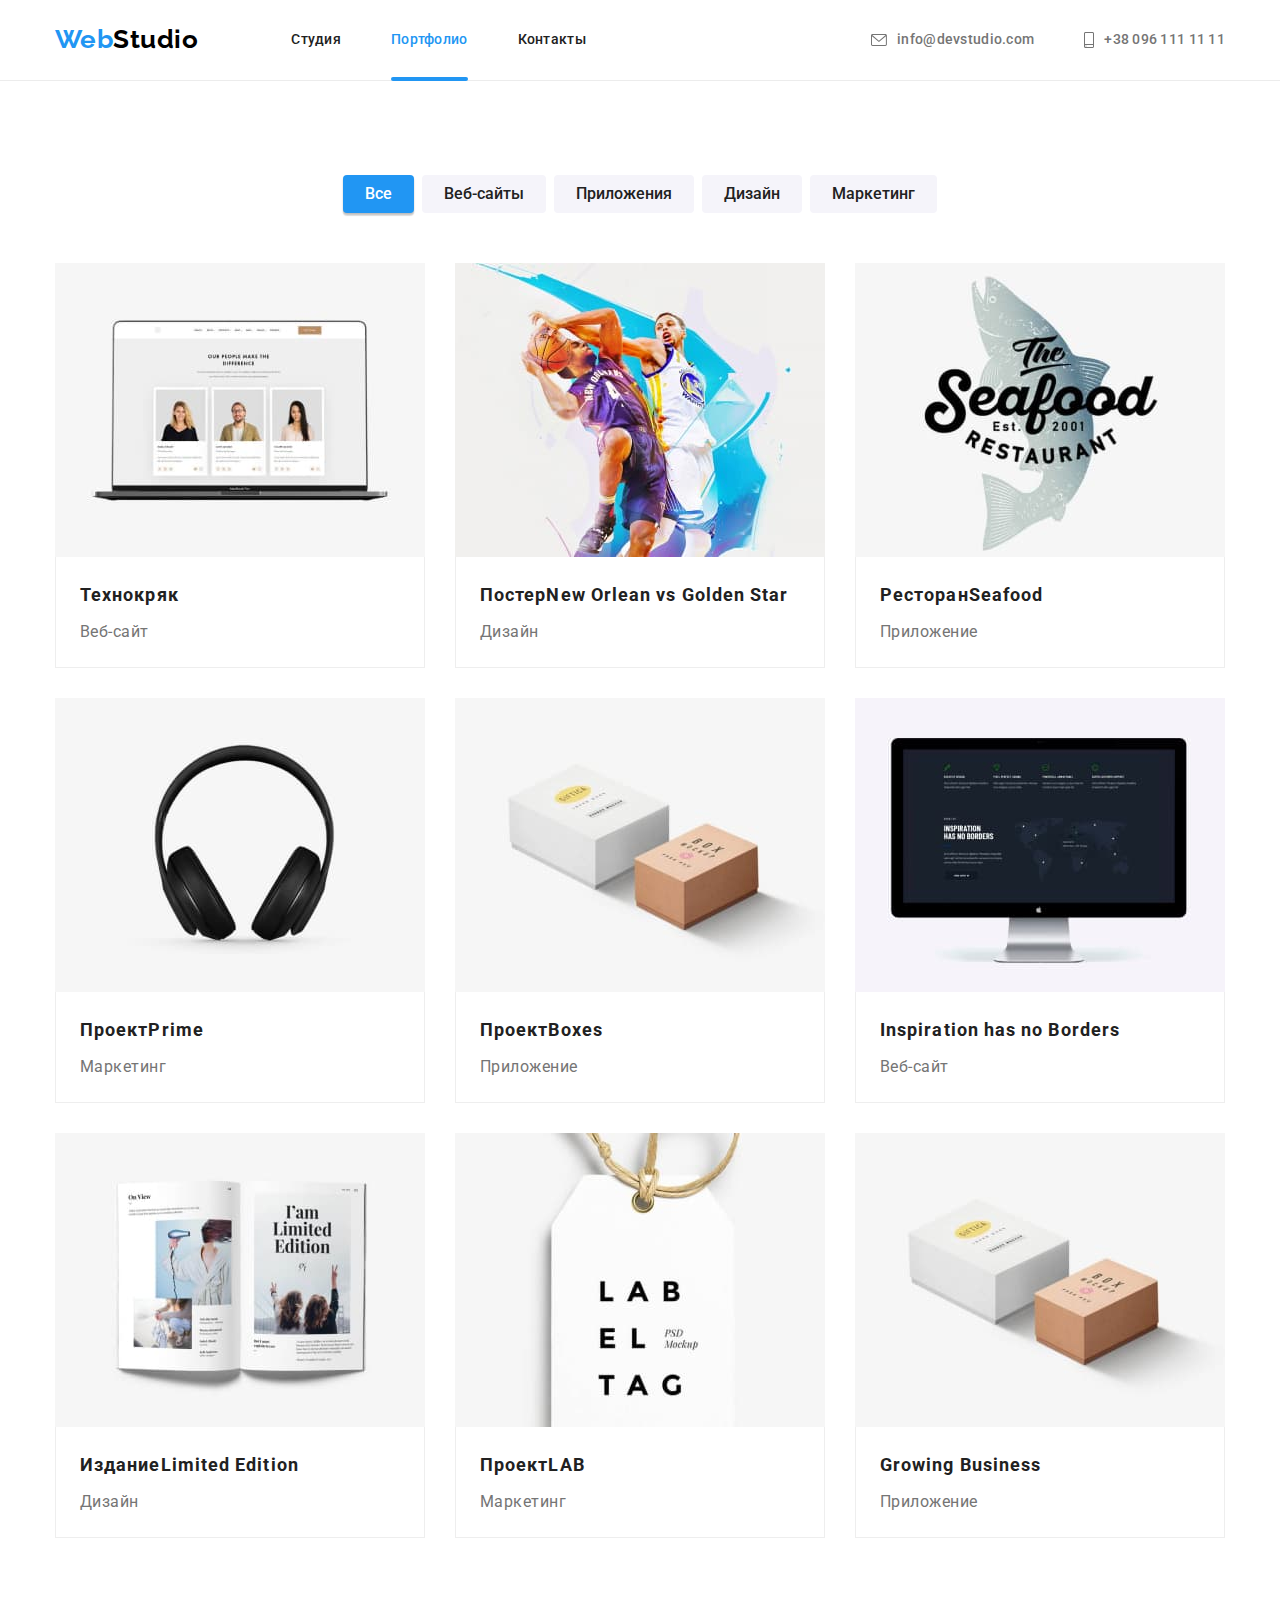
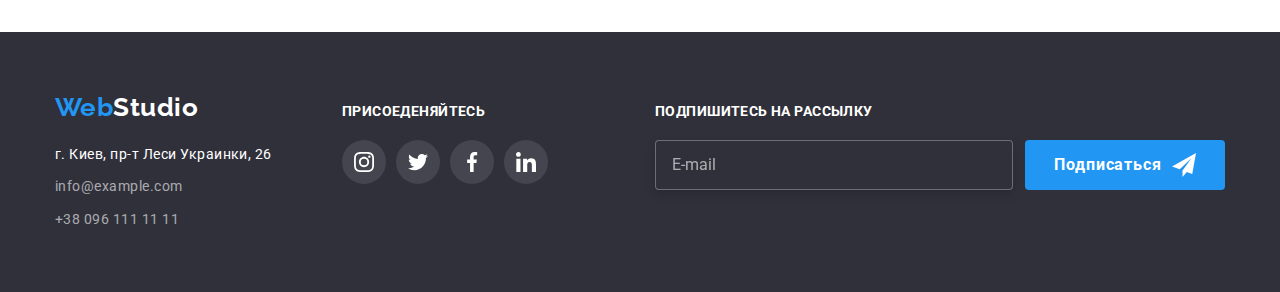
==== portfolio.html @ c4157c20 "Клонирует проект" ====
<!DOCTYPE html>
<html lang="ru">
  <head>
    <meta charset="UTF-8">
    <meta http-equiv="X-UA-Compatible" content="IE=edge">
    <meta name="viewport" content="width=device-width, initial-scale=1.0">
    <title>Портфолио</title>
    <link href="https://fonts.googleapis.com/css2?family=Raleway:wght@700&family=Roboto:wght@400;500;700;900&display=swap"
    rel="stylesheet">
    <link rel="stylesheet" href="https://cdnjs.cloudflare.com/ajax/libs/modern-normalize/1.1.0/modern-normalize.min.css">
    <link rel="stylesheet" href="./css/style.css">
  </head>
  <body>
    <!-- Верхняя линия сайта -->
    <header class="header">
      <!-- Навигация -->
      <div class="container header-container">
        <nav class="nav">
          <a class="logo link" href="./index.html">Web<span class="logo-header">Studio</span></a>
          <ul class="site-nav list">
            <li class="item">
              <a class="link" href="./index.html">Студия</a>
            </li>
            <li class="item">
              <a class="link current" href="./portfolio.html">Портфолио</a>
            </li>
            <li class="item">
              <a class="link" href="">Контакты</a>
            </li>
          </ul>
        </nav>
        <!-- контакты -->
        <ul class="contacts list">
          <li class="item">
            <a class="link" href="mailto:info@devstudio.com">
              <svg class="icon-contakts" width="16" height="12">
                <use href="images/sprite.svg#envelope"></use>
              </svg>info@devstudio.com</a>
          </li>
          <li class="item">
            <a class="link" href="tel:+380961111111">
              <svg class="icon-contakts" width="10" height="16">
                <use href="images/sprite.svg#smartphone"></use>
              </svg>+38 096 111 11 11</a>
          </li>
        </ul>
      </div>
    </header>
    <main>
      <!-- Портфолио -->
      <section class="portfolio section">
        <div class="container">
        <!-- скрытый титул -->
          <h1 class="visually-hidden title">Портфолио</h1>
          <ul class="filter list">
            <li class="item"><button class="button current" type="button">Все</button></li>
            <li class="item"><button class="button" type="button">Веб-сайты</button></li>
            <li class="item"><button class="button" type="button">Приложения</button></li>
            <li class="item"><button class="button" type="button">Дизайн</button></li>
            <li class="item"><button class="button" type="button">Маркетинг</button></li>
          </ul>
          <ul class="project list">
            <li class="item">
              <a href="" class="link">
                <div class="project-thumb"> 
                  <img class="img" src="./images/imgone.jpg" alt="макбук про" width="370">
                  <div class="project-overlay">Технокряк это современная площадка распространения коронавируса. Компании используют эту платформу для цифрового
                  шпионажа и атак на защищённые сервера конкурентов.</div>
                </div>
                <div class="item-text">
                  <h2 class="project title">Технокряк</h2>
                  <p class="project type">Веб-сайт</p>
                </div>
              </a>
            </li>
            <li class="item">
              <a href="" class="link">
                <div class="project-thumb">
                  <img class="img" src="./images/imgtwo.jpg" alt="два баскетболиста" width="370">
                  <div class="project-overlay">Технокряк это современная площадка распространения коронавируса. Компании используют эту
                  платформу для цифрового
                  шпионажа и атак на защищённые сервера конкурентов.</div>
                </div>
                <div class="item-text">
                  <h2 class="project title">Постер<span lang="en">New Orlean vs Golden Star</span></h2>
                  <p class="project type">Дизайн</p>
                </div>
              </a>
            </li>
            <li class="item">
              <a href="" class="link">
                <div class="project-thumb">
                  <img class="img" src="./images/imgthree.jpg" alt="рыба с текстом названия ресторана" width="370">
                  <div class="project-overlay">Технокряк это современная площадка распространения коронавируса. Компании используют эту
                  платформу для цифрового
                  шпионажа и атак на защищённые сервера конкурентов.</div>
                </div>
                <div class="item-text">
                  <h2 class="project title">Ресторан<span lang="en">Seafood</span></h2>
                  <p class="project type">Приложение</p>
                </div>
              </a>
            </li>
            <li class="item">
              <a href="" class="link">
                <div class="project-thumb">
                  <img class="img" src="./images/imgfour.jpg" alt="наушники" width="370">
                  <div class="project-overlay">Технокряк это современная площадка   распространения коронавируса. Компании используют эту
                  платформу для цифрового
                  шпионажа и атак на защищённые сервера конкурентов.</div>
                </div>
                <div class="item-text">
                  <h2 class="project title">Проект<span lang="en">Prime</span></h2>
                  <p class="project type">Маркетинг</p>
                </div>
              </a>
            </li>
            <li class="item">
              <a href="" class="link">
                <div class="project-thumb">
                  <img class="img" src="./images/imgfive.jpg" alt="две коробки" width="370">
                  <div class="project-overlay">Технокряк это современная площадка   распространения коронавируса. Компании используют эту
                  платформу для цифрового
                  шпионажа и атак на защищённые сервера конкурентов.</div>
                </div>
                <div class="item-text">
                  <h2 class="project title">Проект<span lang="en">Boxes</span></h2>
                  <p class="project type">Приложение</p>
                </div>
              </a>
            </li>
            <li class="item">
              <a href="" class="link">
                <div class="project-thumb">
                  <img class="img" src="./images/imgsix.jpg" alt="монитор эйпл" width="370">
                  <div class="project-overlay">Технокряк это современная площадка распространения коронавируса. Компании используют эту
                    платформу для цифрового
                    шпионажа и атак на защищённые сервера конкурентов.</div>
                </div>
                <div class="item-text">
                  <h2 class="project title" lang="en">Inspiration has no Borders</h2>
                  <p class="project type">Веб-сайт</p>
                </div>
              </a>
            </li>
            <li class="item">
              <a href="" class="link">
                <div class="project-thumb">
                  <img class="img" src="./images/imgseven.jpg" alt="развернутая книга" width="370">
                  <div class="project-overlay">Технокряк это современная площадка распространения   коронавируса. Компании используют эту
                    платформу для цифрового
                    шпионажа и атак на защищённые сервера конкурентов.</div>
                </div>
                <div class="item-text">
                  <h2 class="project title">Издание<span lang="en">Limited Edition</span></h2>
                  <p class="project type">Дизайн</p>
                </div>
              </a>
            </li>
            <li class="item">
              <a href="" class="link">
                <div class="project-thumb">
                  <img class="img" src="./images/imgeight.jpg" alt="бирка с текстом названия  проекта" width="370">
                  <div class="project-overlay">Технокряк это современная площадка распространения   коронавируса. Компании используют эту
                    платформу для цифрового
                    шпионажа и атак на защищённые сервера конкурентов.</div>
                </div>
                <div class="item-text">
                  <h2 class="project title">Проект<span lang="en">LAB</span></h2>
                  <p class="project type">Маркетинг</p>
                </div>
              </a>
            </li>
            <li class="item">
              <a href="" class="link">
                <div class="project-thumb">
                  <img class="img" src="./images/imgfive.jpg" alt="ноутбук на котором печатают"   width="370">
                  <div class="project-overlay">Технокряк это современная площадка распространения   коронавируса. Компании используют эту
                    платформу для цифрового
                    шпионажа и атак на защищённые сервера конкурентов.</div>
                </div>
                <div class="item-text">
                  <h2 class="project title" lang="en">Growing Business</h2>
                  <p class="project type">Приложение</p>
                </div>
              </a>
            </li>
          </ul>
        </div>
      </section>
    </main>
    <!-- Подвал сайта -->
    <footer class="footer">
      <div class="container">
        <div class="footer-adres">
          <a href="./index.html" class="logo link">Web<span class="logo-footer">Studio</span></a>
          <address>
            <ul class="address list">
              <li class="footer-list item"><a class="geolocation link" href="https://goo.gl/maps/VGkeZ7NEwQXVruFt6"
                  target="_blank" rel="noopener noreferrer nofollow">г. Киев, пр-т Леси Украинки, 26</a>
              </li>
              <li class="footer-list item"><a class="footer-contacts link"
                  href="mailto:info@example.com">info@example.com</a></li>
              <li class="footer-list item"><a class="footer-contacts link" href="tel:+380961111111">+38 096 111 11 11</a>
              </li>
            </ul>
          </address>
        </div>
        <div class="footer-join">
          <p class="join-text">присоеденяйтесь</p>
          <ul class="join list">
            <li class="item-join">
              <a href="" class="link"><svg class="icon-social" width="20" height="20">
                  <use href="./images/sprite.svg#instagram"></use>
                </svg></a>
            </li>
            <li class="item-join">
              <a href="" class="link"><svg class="icon-social" width="20" height="20">
                  <use href="./images/sprite.svg#twitter"></use>
                </svg></a>
            </li>
            <li class="item-join">
              <a href="" class="link"><svg class="icon-social" width="20" height="20">
                  <use href="./images/sprite.svg#facebook"></use>
                </svg></a>
            </li>
            <li class="item-join">
              <a href="" class="link"><svg class="icon-social" width="20" height="20">
                  <use href="./images/sprite.svg#linkedin"></use>
                </svg></a>
            </li>
          </ul>
        </div>
        <form class="footer-form">
          <p class="join-text">Подпишитесь на рассылку</p>
          <div class="footer-form-wrap">
            <label>
              <input type="email" name="email" class="footer-form-input" placeholder="E-mail">
            </label>
            <button type="submit" class="hero button">Подписаться <svg class="footer-send" width="24" height="24">
                <use href="./images/sprite.svg#send"></use>
              </svg></button>
          </div>
        </form>
      </div>
    </footer>
  </body>
---- css/style.css ----
/* основной белый цвет #ffffff */
/* вторичный белый цвет #F5F4FA */
/* основной цвет текста #757575 */
/* вторичный цвет текста #212121 */
/* основной акцент цвет #2196F3 */
/* цвет ховера основной кнопки #188CE8 */
/* цвет фона героя и подвала #2F303A */
/* цвет текста адреса rgba(255, 255, 255, 0.6) */
/* цвет логотипа #000000 */
/* цвет нижней рамки хедера #ececec */
/* цвет бордера проектов #eeeeee;*/
/* цвет svg изображений #afb1b8;*/
:root {
  --primery-white-color: #ffffff;
  --secondary-white-color: #f5f4fa;
  --primery-text-color: #757575;
  --secondary-text-color: #212121;
  --prymery-accent-color: #2196f3;
  --secondary-accent-color: #188ce8;
  --address-text-color: rgba(255, 255, 255, 0.6);
  --logo-color: #000000;
  --background-color: #2f303a;
  --header-border-color: #ececec;
  --project-border-color: #eeeeee;
  --svg-picture-color: #afb1b8;
}
/* Тело */
body {
  color: var(--primery-text-color);
  background-color: var(--primery-white-color);
  font-family: 'Roboto', sans-serif;
  letter-spacing: 0.03em;
}
h1,
h2,
h3,
h4,
h5,
h6,
p,
ul {
  padding: 0;
  margin: 0;
}
/* Скрытый титул */
.visually-hidden {
  position: absolute;
  white-space: nowrap;
  width: 1px;
  height: 1px;
  overflow: hidden;
  border: 0;
  padding: 0;
  clip: rect(0 0 0 0);
  clip-path: inset(50%);
  margin: -1px;
}
/* контейнер */
.container {
  width: 1200px;
  margin-left: auto;
  margin-right: auto;
  padding-left: 15px;
  padding-right: 15px;
}
/* панель навигации */
.header {
  border-bottom: 1px solid var(--header-border-color);
  margin-left: auto;
  margin-right: auto;
}
.header-container,
.nav,
.site-nav,
.contacts {
  display: flex;
  align-items: center;
}
.nav .logo {
  display: block;
  padding-top: 24px;
  padding-bottom: 25px;
}
.contacts .link {
  display: flex;
  justify-content: center;
  align-items: center;
  padding-top: 32px;
  padding-bottom: 32px;
  color: var(--primery-text-color);
  font-style: normal;
  font-weight: 500;
  font-size: 14px;
  line-height: 1.14;
  letter-spacing: 0.02em;
  fill: var(--primery-text-color);
  transition: color 250ms cubic-bezier(0.4, 0, 0.2, 1);
}
.icon-contakts {
  margin-right: 10px;
  fill: currentColor;
}
.site-nav .link {
  display: block;
  padding-top: 32px;
  padding-bottom: 32px;
  color: var(--secondary-text-color);
  font-weight: 500;
  font-size: 14px;
  line-height: 1.14;
  letter-spacing: 0.02em;
  transition: color 250ms cubic-bezier(0.4, 0, 0.2, 1);
}
.site-nav .item + .item {
  margin-left: 50px;
}
.contacts .item + .item {
  margin-left: 50px;
}
.contacts {
  margin-left: auto;
}
.site-nav {
  margin-left: 93px;
}
/* цвета, размеры текста */
.site-nav .link.current {
  color: var(--prymery-accent-color);
  position: relative;
}
.link.current::after {
  position: absolute;
  content: '';
  bottom: -1px;
  left: 0;
  width: 100%;
  height: 4px;
  background-color: var(--prymery-accent-color);
  border-radius: 2px;
}
.filter .button.current {
  background-color: var(--prymery-accent-color);
  color: var(--primery-white-color);
  box-shadow: 0px 3px 1px rgba(0, 0, 0, 0.1), 0px 1px 2px rgba(0, 0, 0, 0.08),
    0px 2px 2px rgba(0, 0, 0, 0.12);
}
.logo.link {
  color: var(--prymery-accent-color);
  font-family: 'Raleway', sans-serif;
  font-weight: 700;
  font-size: 26px;
  line-height: 1.19;
}
.logo .logo-header {
  color: var(--logo-color);
}
/* Ховер и фокус ссылок */
.site-nav .link:hover,
.site-nav .link:focus,
.contacts .link:hover,
.contacts .link:focus,
.address .link:hover,
.address .link:focus {
  color: var(--prymery-accent-color);
  fill: var(--prymery-accent-color);
}
.list {
  list-style: none;
}
.link {
  text-decoration: none;
}
/* Секция Герой */
.hero.overlay {
  max-width: 1600px;
  height: 600px;
  margin-left: auto;
  margin-right: auto;
  background-color: var(--background-color);
  background-image: linear-gradient(to right, rgba(47, 48, 58, 0.4), rgba(47, 48, 58, 0.4)),
    url(../images/imgoverlay.jpg);
  background-repeat: no-repeat;
  background-position: center;
  background-size: cover;
  text-align: center;
  padding: 200px 0;
}
.hero-title {
  color: var(--primery-white-color);
  font-weight: 900;
  font-size: 44px;
  line-height: 1.36;
  text-transform: uppercase;
  text-align: center;
  letter-spacing: 0.06em;
  margin-bottom: 30px;
}
.hero.button {
  display: flex;
  justify-content: center;
  text-align: center;
  align-items: center;
  min-width: 200px;
  padding: 10px;
  background-color: var(--prymery-accent-color);
  color: var(--primery-white-color);
  cursor: pointer;
  font-weight: 700;
  font-size: 16px;
  line-height: 1.87;
  margin-left: auto;
  margin-right: auto;
  letter-spacing: 0.06em;
  border: 0;
  border-radius: 4px;
}
.hero.button:hover,
.hero.button:focus {
  background-color: var(--secondary-accent-color);
}
/*особенности компании*/
.features.section,
.our-works.section,
.our-team.section,
.customers.section,
.portfolio.section {
  padding-top: 94px;
  padding-bottom: 94px;
}
.our-works.section {
  padding-top: 0;
}
.features .container {
  justify-content: space-between;
  margin-left: auto;
  margin-right: auto;
}
.features-block {
  width: 270px;
  height: 120px;
  display: flex;
  justify-content: center;
  align-items: center;
  margin-bottom: 30px;
  background: var(--secondary-white-color);
  border-radius: 4px;
}
.features.list {
  display: flex;
}
.features .item {
  flex-basis: calc(100% / 4);
}
.features .item + .item {
  margin-left: 30px;
}
.title {
  color: var(--secondary-text-color);
}
.our-works.title,
.customers.title,
.our-team-section.title {
  font-weight: 700;
  font-size: 36px;
  line-height: 1.16;
  text-align: center;
}
.features.title {
  margin-bottom: 10px;
  font-weight: 700;
  font-size: 14px;
  line-height: 1.14;
  text-transform: uppercase;
}
.features.text {
  font-size: 14px;
  line-height: 1.71;
}
.our-works.list {
  display: flex;
}
.our-works.title {
  margin-bottom: 50px;
}
.our-works .item + .item {
  margin-left: 30px;
}
.img {
  display: block;
  max-width: 100%;
  height: auto;
}
/* Наша команда */
.our-team .list {
  display: flex;
}
.our-team .item {
  background-color: var(--primery-white-color);
  border-radius: 0px 0px 4px 4px;
  box-shadow: 0px 1px 3px rgba(0, 0, 0, 0.12), 0px 1px 1px rgba(0, 0, 0, 0.14),
    0px 2px 1px rgba(0, 0, 0, 0.2);
}
.list.social {
  justify-content: space-between;
}
.our-team .link {
  display: flex;
  width: 44px;
  height: 44px;
  justify-content: center;
  align-items: center;
  border-radius: 50%;
  fill: var(--svg-picture-color);
  transition: fill 250ms cubic-bezier(0.4, 0, 0.2, 1),
    background-color 250ms cubic-bezier(0.4, 0, 0.2, 1);
}
.our-team .link:hover,
.our-team .link:focus {
  fill: var(--primery-white-color);
  background-color: var(--prymery-accent-color);
}
.our-team .item + .item {
  margin-left: 30px;
}
.our-team-section.title,
.customers.title {
  margin-bottom: 50px;
}
.our-team.section {
  background-color: var(--secondary-white-color);
  margin-left: auto;
  margin-right: auto;
}
.our-team.title {
  margin-bottom: 10px;
  font-weight: 500;
  font-size: 16px;
  line-height: 1.18;
  text-align: center;
}
.position {
  color: var(--primery-text-color);
  font-size: 16px;
  line-height: 1.18;
  text-align: center;
  margin-bottom: 16px;
}
.our-team.block {
  padding: 30px 32px;
}
/* Наши клиенты */
.customers.list {
  display: flex;
  justify-content: space-between;
}
.customers.item {
  display: flex;
  width: 170px;
  height: 92px;

  justify-content: center;
  align-items: center;
}
.customers.link {
  display: flex;
  width: 170px;
  height: 92px;
  justify-content: center;
  align-items: center;
  fill: var(--svg-picture-color);
  border: 1px solid var(--svg-picture-color);
  border-radius: 4px;
  transition: fill 250ms cubic-bezier(0.4, 0, 0.2, 1),
    border-color 250ms cubic-bezier(0.4, 0, 0.2, 1);
}
.customers.link:hover,
.customers.link:focus {
  border-color: var(--prymery-accent-color);
  fill: var(--prymery-accent-color);
}
/* Фильтр портфолио */
.filter.list {
  justify-content: center;
  margin-bottom: 50px;
}
.filter .item + .item {
  margin-left: 8px;
}
.item .button {
  display: block;
  padding: 6px 22px;
}
.filter.list {
  display: flex;
}
.button {
  font-family: inherit;
  display: inline-block;
  background-color: var(--secondary-white-color);
  color: var(--secondary-text-color);
  font-weight: 500;
  font-size: 16px;
  line-height: 1.62;
  text-align: center;
  cursor: pointer;
  border: 0;
  border-radius: 4px;

  transition-property: background-color, color, box-shadow;
  transition-duration: 250ms;
  transition-timing-function: cubic-bezier(0.4, 0, 0.2, 1);
}
.button:hover,
.button:focus {
  background-color: var(--prymery-accent-color);
  color: var(--primery-white-color);
  box-shadow: 0px 3px 1px rgba(0, 0, 0, 0.1), 0px 1px 2px rgba(0, 0, 0, 0.08),
    0px 2px 2px rgba(0, 0, 0, 0.12);
}
/* Секция портфолио */
.project.list {
  display: flex;
  flex-wrap: wrap;
  margin-left: -30px;
  margin-top: -30px;
}
.project .item {
  flex-basis: calc(100% / 3 - 30px);
  margin-left: 30px;
  margin-top: 30px;
}
.item-text {
  padding: 20px 24px;
  border: solid var(--project-border-color);
  border-width: 0 1px 1px 1px;
}
.project.title {
  margin-bottom: 4px;
  font-weight: 700;
  font-size: 18px;
  line-height: 2;
  letter-spacing: 0.06em;
}
.project.type {
  color: var(--primery-text-color);
  font-size: 16px;
  line-height: 1.87;
}
.project .link {
  display: block;
  transition: box-shadow 250ms cubic-bezier(0.4, 0, 0.2, 1);
}
.project .link:hover,
.project .link:focus {
  box-shadow: 0px 1px 1px rgba(0, 0, 0, 0.12), 0px 4px 4px rgba(0, 0, 0, 0.06),
    1px 4px 6px rgba(0, 0, 0, 0.16);
}
/* Оверлей */
.our-works.thumb {
  position: relative;
}
.thumb-overlay {
  position: absolute;
  left: 0;
  bottom: 0;
  width: 100%;
  height: 70px;
  display: flex;
  justify-content: center;
  align-items: center;
  background: rgba(47, 48, 58, 0.8);
  color: var(--primery-white-color);
  font-weight: 700;
  font-size: 14px;
  line-height: 1.14;
  text-align: center;
  text-transform: uppercase;
}
.project-thumb {
  display: block;
  position: relative;
  overflow: hidden;
}
.project-overlay {
  position: absolute;
  width: 100%;
  height: 100%;
  top: 100%;
  padding: 63px 24px;
  font-size: 18px;
  line-height: 1.56;
  background-color: rgba(33, 150, 243, 0.9);
  color: var(--primery-white-color);
  transform: 100%;
  transition: transform 250ms cubic-bezier(0.4, 0, 0.2, 1);
}
.project .link:hover .project-overlay,
.project .link:focus .project-overlay {
  transform: translateY(-100%);
}
/* Подвал сайта */
.footer .logo {
  display: block;
  margin-bottom: 20px;
}
.footer-list.item:not(:last-child) {
  margin-bottom: 9px;
}
.footer {
  padding-top: 60px;
  padding-bottom: 60px;
  background-color: var(--background-color);
  margin-left: auto;
  margin-right: auto;
}
.logo .logo-footer {
  color: var(--primery-white-color);
}
.geolocation.link {
  display: inline-block;
  color: var(--primery-white-color);
  font-style: normal;
  font-size: 14px;
  line-height: 1.7;
}
.footer-contacts.link {
  display: inline-block;
  font-style: normal;
  font-weight: normal;
  font-size: 14px;
  line-height: 1.7;
  color: var(--address-text-color);
}
.footer .link {
  display: inline-block;
  transition: color 250ms cubic-bezier(0.4, 0, 0.2, 1);
}
.join.list {
  display: flex;
}
.item-join {
  display: flex;
  justify-content: center;
  align-items: center;
}
.join-text {
  margin-bottom: 20px;
  display: inline-block;
  font-size: 14px;
  font-weight: 700;
  line-height: 1.14;
  letter-spacing: 0.03em;
  text-transform: uppercase;
  color: var(--primery-white-color);
}
.footer .container {
  display: flex;
  align-items: baseline;
}
.footer-join {
  margin-left: 70px;
}
.item-join + .item-join {
  margin-left: 10px;
}
.item-join .link {
  display: flex;
  justify-content: center;
  align-items: center;
  width: 44px;
  height: 44px;
  border-radius: 50%;
  background-color: rgba(255, 255, 255, 0.1);
  fill: var(--primery-white-color);
  transition: background-color 250ms cubic-bezier(0.4, 0, 0.2, 1);
}
.item-join .link:hover,
.item-join .link:focus {
  background-color: var(--prymery-accent-color);
}
/* Модальное окно */
.backdrop {
  position: fixed;
  top: 0;
  left: 0;
  width: 100%;
  height: 100%;
  background-color: rgba(0, 0, 0, 0.2);
  opacity: 1;
  transition: opacity 250ms cubic-bezier(0.4, 0, 0.2, 1);
}
.backdrop.is-hidden {
  opacity: 0;
  pointer-events: none;
}
.backdrop.is-hidden .modal {
  transform: translate(-50%, -50%) scale(0.9);
}
.modal {
  position: absolute;
  top: 50%;
  left: 50%;
  transform: translate(-50%, -50%) scale(1);
  transition: transform 250ms cubic-bezier(0.4, 0, 0.2, 1);
  min-width: 528px;
  min-height: 581px;
  padding: 40px;
  background-color: var(--primery-white-color);
  box-shadow: 0px 1px 3px rgba(0, 0, 0, 0.12), 0px 1px 1px rgba(0, 0, 0, 0.14),
    0px 2px 1px rgba(0, 0, 0, 0.2);
  border-radius: 4px;
}
.modal-button {
  position: absolute;
  top: 8px;
  right: 8px;
  width: 30px;
  height: 30px;
  display: flex;
  justify-content: center;
  align-items: center;
  background-color: var(--primery-white-color);
  border: 1px solid rgba(0, 0, 0, 0.1);
  border-radius: 50%;
  cursor: pointer;
}
.modal-button:hover,
.modal-button:focus {
  fill: var(--prymery-accent-color);
}

/* Формы модального окна */
.form-text {
  font-weight: 700;
  font-size: 20px;
  line-height: 1.15;
  text-align: center;
  letter-spacing: 0.03em;
  margin-top: 0;
  margin-bottom: 12px;
  color: var(--secondary-text-color);
}

.form-field {
  position: relative;
  display: block;
  margin-bottom: 10px;
}

.form-field-comment {
  display: block;
  margin-bottom: 20px;
}

.form-checkbox {
  display: flex;
  justify-content: space-evenly;
  align-items: center;
  margin-bottom: 30px;
  font-size: 14px;
  line-height: 1.71;
}

.form-input {
  display: block;
  width: 100%;
  height: 40px;
  padding: 12px 10px 12px 42px;
  border: 1px solid rgba(33, 33, 33, 0.2);
  border-radius: 4px;
  transition: border-color 250ms cubic-bezier(0.4, 0, 0.2, 1),
    outline 250ms cubic-bezier(0.4, 0, 0.2, 1);
}

.form-input:focus-within {
  border-color: var(--prymery-accent-color);
  outline-color: var(--prymery-accent-color);
}

.form-input:focus-within + .form-icon {
  fill: var(--prymery-accent-color);
}
.form-label {
  margin-bottom: 4px;
  font-size: 12px;
  line-height: 1.16;
  letter-spacing: 0.01em;
}

textarea {
  width: 100%;
  height: 120px;
  border: 1px solid rgba(33, 33, 33, 0.2);
  border-radius: 4px;
  padding: 12px 16px;
  resize: none;
  font-size: 12px;
  line-height: 1.16;
  letter-spacing: 0.01em;
  transition: border-color 250ms cubic-bezier(0.4, 0, 0.2, 1),
    outline 250ms cubic-bezier(0.4, 0, 0.2, 1);
}
textarea:focus-within {
  border-color: var(--prymery-accent-color);
  outline-color: var(--prymery-accent-color);
}

.form-icon {
  position: absolute;
  left: 12px;
  bottom: 11px;
  transition: fill 250ms cubic-bezier(0.4, 0, 0.2, 1);
}

.form-icon-checkbox {
  border: 2px solid var(--secondary-text-color);
  border-radius: 3px;
  margin-right: 7px;
  transition: border-color 250ms cubic-bezier(0.4, 0, 0.2, 1),
    background-color 250ms cubic-bezier(0.4, 0, 0.2, 1);
}
.checkbox:focus-visible + .form-icon-checkbox,
.checkbox:hover + .form-icon-checkbox {
  border-color: var(--prymery-accent-color);
}

.checkbox:checked + .form-icon-checkbox {
  background-color: var(--prymery-accent-color);
  border-color: var(--prymery-accent-color);
}

textarea::placeholder {
  color: rgba(117, 117, 117, 0.5);
}

.form-checkbox .link {
  color: var(--prymery-accent-color);
  border-bottom: 1px solid var(--prymery-accent-color);
}

.checkbox {
  position: absolute;
  white-space: nowrap;
  width: 1px;
  height: 1px;
  overflow: hidden;
  border: 0;
  padding: 0;
  clip: rect(0 0 0 0);
  clip-path: inset(50%);
  margin: -1px;
}
/*  Форма футера */
.footer-form {
  margin-left: auto;
}

.footer-form-input {
  display: block;
  min-width: 358px;
  height: 50px;
  margin-right: 12px;
  font-size: 16px;
  line-height: 1.25;
  padding: 15px 16px;
  border: 1px solid rgba(33, 33, 33, 0.2);
  border-radius: 4px;
  background-color: var(--background-color);
  border: 1px solid rgba(255, 255, 255, 0.3);
  filter: drop-shadow(0px 4px 4px rgba(0, 0, 0, 0.15));
  border-radius: 4px;
  color: rgba(255, 255, 255, 0.6);
}

.footer-form-input::placeholder {
  color: rgba(255, 255, 255, 0.6);
}
.footer-form-wrap {
  display: flex;
}

.footer-send {
  margin-left: 10px;
}
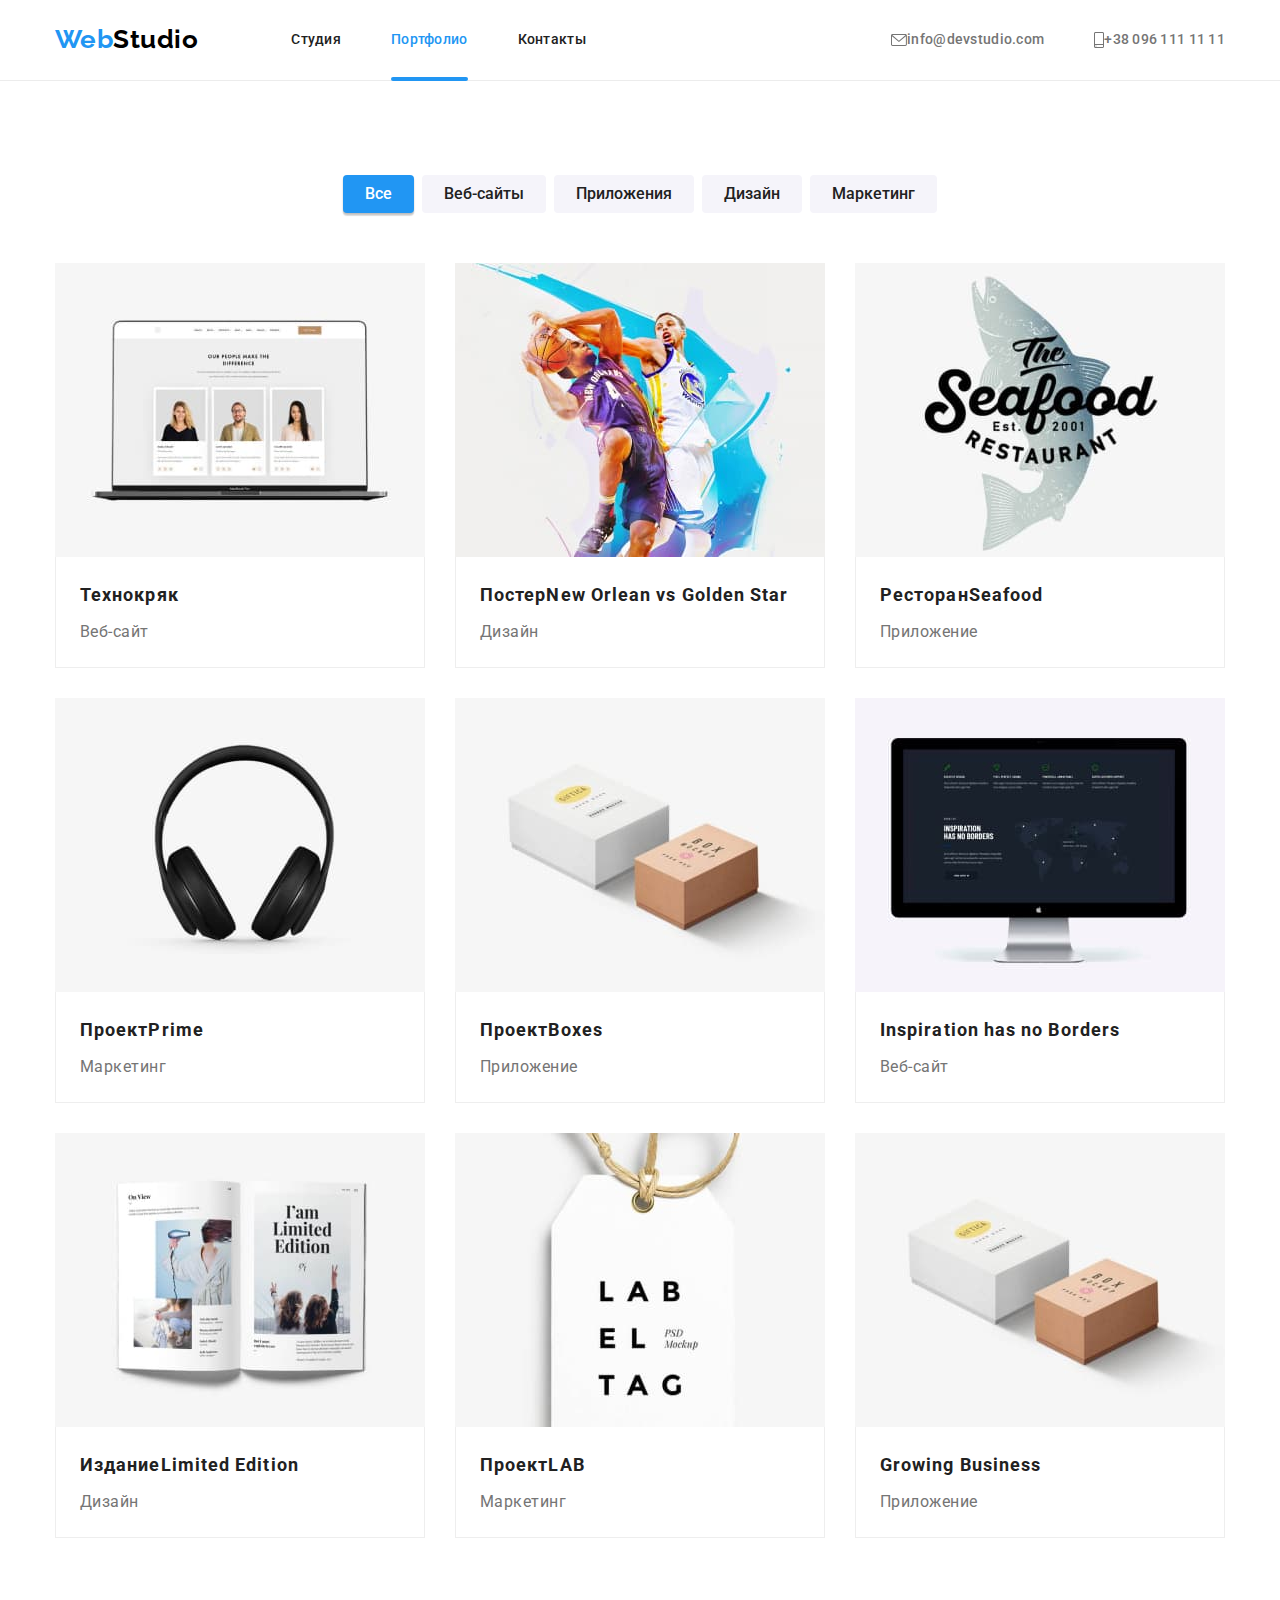
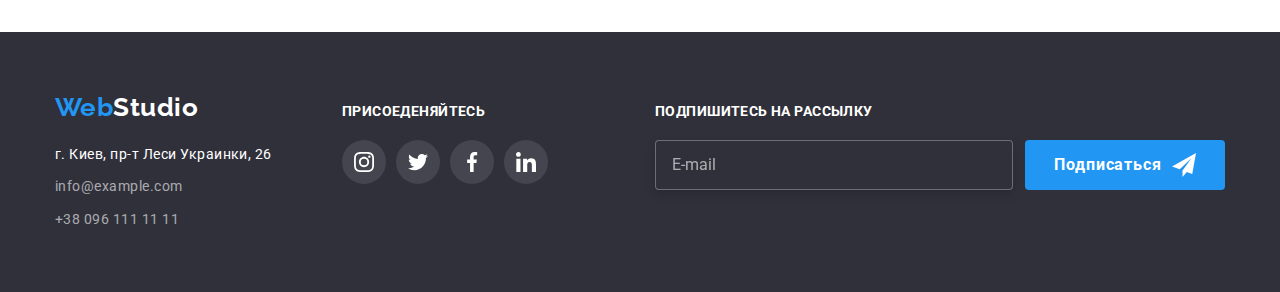
==== commit cec71384: "Группирует и исправляет CSS" ====
--- a/portfolio.html
+++ b/portfolio.html
@@ -67,7 +67,7 @@
                   <div class="project-overlay">Технокряк это современная площадка распространения коронавируса. Компании используют эту платформу для цифрового
                   шпионажа и атак на защищённые сервера конкурентов.</div>
                 </div>
-                <div class="item-text">
+                <div class="project-text">
                   <h2 class="project title">Технокряк</h2>
                   <p class="project type">Веб-сайт</p>
                 </div>
@@ -81,7 +81,7 @@
                   платформу для цифрового
                   шпионажа и атак на защищённые сервера конкурентов.</div>
                 </div>
-                <div class="item-text">
+                <div class="project-text">
                   <h2 class="project title">Постер<span lang="en">New Orlean vs Golden Star</span></h2>
                   <p class="project type">Дизайн</p>
                 </div>
@@ -95,7 +95,7 @@
                   платформу для цифрового
                   шпионажа и атак на защищённые сервера конкурентов.</div>
                 </div>
-                <div class="item-text">
+                <div class="project-text">
                   <h2 class="project title">Ресторан<span lang="en">Seafood</span></h2>
                   <p class="project type">Приложение</p>
                 </div>
@@ -109,7 +109,7 @@
                   платформу для цифрового
                   шпионажа и атак на защищённые сервера конкурентов.</div>
                 </div>
-                <div class="item-text">
+                <div class="project-text">
                   <h2 class="project title">Проект<span lang="en">Prime</span></h2>
                   <p class="project type">Маркетинг</p>
                 </div>
@@ -123,7 +123,7 @@
                   платформу для цифрового
                   шпионажа и атак на защищённые сервера конкурентов.</div>
                 </div>
-                <div class="item-text">
+                <div class="project-text">
                   <h2 class="project title">Проект<span lang="en">Boxes</span></h2>
                   <p class="project type">Приложение</p>
                 </div>
@@ -137,7 +137,7 @@
                     платформу для цифрового
                     шпионажа и атак на защищённые сервера конкурентов.</div>
                 </div>
-                <div class="item-text">
+                <div class="project-text">
                   <h2 class="project title" lang="en">Inspiration has no Borders</h2>
                   <p class="project type">Веб-сайт</p>
                 </div>
@@ -151,7 +151,7 @@
                     платформу для цифрового
                     шпионажа и атак на защищённые сервера конкурентов.</div>
                 </div>
-                <div class="item-text">
+                <div class="project-text">
                   <h2 class="project title">Издание<span lang="en">Limited Edition</span></h2>
                   <p class="project type">Дизайн</p>
                 </div>
@@ -165,7 +165,7 @@
                     платформу для цифрового
                     шпионажа и атак на защищённые сервера конкурентов.</div>
                 </div>
-                <div class="item-text">
+                <div class="project-text">
                   <h2 class="project title">Проект<span lang="en">LAB</span></h2>
                   <p class="project type">Маркетинг</p>
                 </div>
@@ -179,7 +179,7 @@
                     платформу для цифрового
                     шпионажа и атак на защищённые сервера конкурентов.</div>
                 </div>
-                <div class="item-text">
+                <div class="project-text">
                   <h2 class="project title" lang="en">Growing Business</h2>
                   <p class="project type">Приложение</p>
                 </div>
--- a/css/style.css
+++ b/css/style.css
@@ -10,6 +10,7 @@
 /* цвет нижней рамки хедера #ececec */
 /* цвет бордера проектов #eeeeee;*/
 /* цвет svg изображений #afb1b8;*/
+
 :root {
   --primery-white-color: #ffffff;
   --secondary-white-color: #f5f4fa;
@@ -24,13 +25,48 @@
   --project-border-color: #eeeeee;
   --svg-picture-color: #afb1b8;
 }
-/* Тело */
+
+/*----------- глобальные стили -----------*/
 body {
   color: var(--primery-text-color);
   background-color: var(--primery-white-color);
   font-family: 'Roboto', sans-serif;
   letter-spacing: 0.03em;
 }
+
+.features.section,
+.our-works.section,
+.our-team.section,
+.customers.section,
+.portfolio.section {
+  padding-top: 94px;
+  padding-bottom: 94px;
+}
+
+.img {
+  display: block;
+  max-width: 100%;
+  height: auto;
+}
+
+.button {
+  font-family: inherit;
+  display: inline-block;
+  background-color: var(--secondary-white-color);
+  color: var(--secondary-text-color);
+  font-weight: 500;
+  font-size: 16px;
+  line-height: 1.62;
+  text-align: center;
+  cursor: pointer;
+  border: 0;
+  border-radius: 4px;
+  transition-property: background-color, color, box-shadow;
+  transition-duration: 250ms;
+  transition-timing-function: cubic-bezier(0.4, 0, 0.2, 1);
+}
+
+/*----------- Сброс стилей -----------*/
 h1,
 h2,
 h3,
@@ -42,7 +78,15 @@
   padding: 0;
   margin: 0;
 }
-/* Скрытый титул */
+
+.list {
+  list-style: none;
+}
+.link {
+  text-decoration: none;
+}
+
+/*----------- Скрытый титул -----------*/
 .visually-hidden {
   position: absolute;
   white-space: nowrap;
@@ -55,7 +99,8 @@
   clip-path: inset(50%);
   margin: -1px;
 }
-/* контейнер */
+
+/*----------- контейнер -----------*/
 .container {
   width: 1200px;
   margin-left: auto;
@@ -63,24 +108,88 @@
   padding-left: 15px;
   padding-right: 15px;
 }
-/* панель навигации */
+
+/*----------- панель навигации -----------*/
 .header {
   border-bottom: 1px solid var(--header-border-color);
   margin-left: auto;
   margin-right: auto;
 }
+
+.link.current::after {
+  position: absolute;
+  content: '';
+  bottom: -1px;
+  left: 0;
+  width: 100%;
+  height: 4px;
+  background-color: var(--prymery-accent-color);
+  border-radius: 2px;
+}
+
 .header-container,
 .nav,
-.site-nav,
-.contacts {
-  display: flex;
-  align-items: center;
-}
+.site-nav {
+  display: flex;
+  align-items: center;
+}
+
 .nav .logo {
   display: block;
   padding-top: 24px;
   padding-bottom: 25px;
 }
+
+.logo.link {
+  color: var(--prymery-accent-color);
+  font-family: 'Raleway', sans-serif;
+  font-weight: 700;
+  font-size: 26px;
+  line-height: 1.19;
+}
+
+.logo .logo-header {
+  color: var(--logo-color);
+}
+
+.site-nav {
+  margin-left: 93px;
+}
+
+.site-nav .link {
+  display: block;
+  padding-top: 32px;
+  padding-bottom: 32px;
+  color: var(--secondary-text-color);
+  font-weight: 500;
+  font-size: 14px;
+  line-height: 1.14;
+  letter-spacing: 0.02em;
+  transition: color 250ms cubic-bezier(0.4, 0, 0.2, 1);
+}
+
+.site-nav .item + .item {
+  margin-left: 50px;
+}
+
+.site-nav .link.current {
+  color: var(--prymery-accent-color);
+  position: relative;
+}
+
+.site-nav .link:hover,
+.site-nav .link:focus {
+  color: var(--prymery-accent-color);
+}
+
+/*----------- Контакты -----------*/
+
+.contacts {
+  display: flex;
+  align-items: center;
+  margin-left: auto;
+}
+
 .contacts .link {
   display: flex;
   justify-content: center;
@@ -96,81 +205,22 @@
   fill: var(--primery-text-color);
   transition: color 250ms cubic-bezier(0.4, 0, 0.2, 1);
 }
-.icon-contakts {
+.icon-contacts {
   margin-right: 10px;
   fill: currentColor;
 }
-.site-nav .link {
-  display: block;
-  padding-top: 32px;
-  padding-bottom: 32px;
-  color: var(--secondary-text-color);
-  font-weight: 500;
-  font-size: 14px;
-  line-height: 1.14;
-  letter-spacing: 0.02em;
-  transition: color 250ms cubic-bezier(0.4, 0, 0.2, 1);
-}
-.site-nav .item + .item {
-  margin-left: 50px;
-}
+
 .contacts .item + .item {
   margin-left: 50px;
 }
-.contacts {
-  margin-left: auto;
-}
-.site-nav {
-  margin-left: 93px;
-}
-/* цвета, размеры текста */
-.site-nav .link.current {
+
+.contacts .link:hover,
+.contacts .link:focus {
   color: var(--prymery-accent-color);
-  position: relative;
-}
-.link.current::after {
-  position: absolute;
-  content: '';
-  bottom: -1px;
-  left: 0;
-  width: 100%;
-  height: 4px;
-  background-color: var(--prymery-accent-color);
-  border-radius: 2px;
-}
-.filter .button.current {
-  background-color: var(--prymery-accent-color);
-  color: var(--primery-white-color);
-  box-shadow: 0px 3px 1px rgba(0, 0, 0, 0.1), 0px 1px 2px rgba(0, 0, 0, 0.08),
-    0px 2px 2px rgba(0, 0, 0, 0.12);
-}
-.logo.link {
-  color: var(--prymery-accent-color);
-  font-family: 'Raleway', sans-serif;
-  font-weight: 700;
-  font-size: 26px;
-  line-height: 1.19;
-}
-.logo .logo-header {
-  color: var(--logo-color);
-}
-/* Ховер и фокус ссылок */
-.site-nav .link:hover,
-.site-nav .link:focus,
-.contacts .link:hover,
-.contacts .link:focus,
-.address .link:hover,
-.address .link:focus {
-  color: var(--prymery-accent-color);
-  fill: var(--prymery-accent-color);
-}
-.list {
-  list-style: none;
-}
-.link {
-  text-decoration: none;
-}
-/* Секция Герой */
+}
+
+/*----------- Секция Герой -----------*/
+
 .hero.overlay {
   max-width: 1600px;
   height: 600px;
@@ -185,6 +235,7 @@
   text-align: center;
   padding: 200px 0;
 }
+
 .hero-title {
   color: var(--primery-white-color);
   font-weight: 900;
@@ -195,6 +246,7 @@
   letter-spacing: 0.06em;
   margin-bottom: 30px;
 }
+
 .hero.button {
   display: flex;
   justify-content: center;
@@ -214,23 +266,15 @@
   border: 0;
   border-radius: 4px;
 }
+
 .hero.button:hover,
 .hero.button:focus {
   background-color: var(--secondary-accent-color);
 }
-/*особенности компании*/
-.features.section,
-.our-works.section,
-.our-team.section,
-.customers.section,
-.portfolio.section {
-  padding-top: 94px;
-  padding-bottom: 94px;
-}
-.our-works.section {
-  padding-top: 0;
-}
-.features .container {
+
+/*----------- особенности компании -----------*/
+
+.features {
   justify-content: space-between;
   margin-left: auto;
   margin-right: auto;
@@ -276,33 +320,47 @@
   font-size: 14px;
   line-height: 1.71;
 }
+/*----------- Чем занимается наша компания -----------*/
+
+.our-works.section {
+  padding-top: 0;
+}
+
 .our-works.list {
   display: flex;
 }
+
 .our-works.title {
   margin-bottom: 50px;
 }
+
 .our-works .item + .item {
   margin-left: 30px;
 }
-.img {
-  display: block;
-  max-width: 100%;
-  height: auto;
-}
-/* Наша команда */
+
+/*----------- Наша команда -----------*/
+
+.our-team.section {
+  background-color: var(--secondary-white-color);
+  margin-left: auto;
+  margin-right: auto;
+}
+
 .our-team .list {
   display: flex;
 }
+
 .our-team .item {
   background-color: var(--primery-white-color);
   border-radius: 0px 0px 4px 4px;
   box-shadow: 0px 1px 3px rgba(0, 0, 0, 0.12), 0px 1px 1px rgba(0, 0, 0, 0.14),
     0px 2px 1px rgba(0, 0, 0, 0.2);
 }
+
 .list.social {
   justify-content: space-between;
 }
+
 .our-team .link {
   display: flex;
   width: 44px;
@@ -314,23 +372,22 @@
   transition: fill 250ms cubic-bezier(0.4, 0, 0.2, 1),
     background-color 250ms cubic-bezier(0.4, 0, 0.2, 1);
 }
+
 .our-team .link:hover,
 .our-team .link:focus {
   fill: var(--primery-white-color);
   background-color: var(--prymery-accent-color);
 }
+
 .our-team .item + .item {
   margin-left: 30px;
 }
+
 .our-team-section.title,
 .customers.title {
   margin-bottom: 50px;
 }
-.our-team.section {
-  background-color: var(--secondary-white-color);
-  margin-left: auto;
-  margin-right: auto;
-}
+
 .our-team.title {
   margin-bottom: 10px;
   font-weight: 500;
@@ -338,6 +395,7 @@
   line-height: 1.18;
   text-align: center;
 }
+
 .position {
   color: var(--primery-text-color);
   font-size: 16px;
@@ -345,14 +403,18 @@
   text-align: center;
   margin-bottom: 16px;
 }
+
 .our-team.block {
   padding: 30px 32px;
 }
-/* Наши клиенты */
+
+/*----------- Наши клиенты -----------*/
+
 .customers.list {
   display: flex;
   justify-content: space-between;
 }
+
 .customers.item {
   display: flex;
   width: 170px;
@@ -361,6 +423,7 @@
   justify-content: center;
   align-items: center;
 }
+
 .customers.link {
   display: flex;
   width: 170px;
@@ -373,43 +436,40 @@
   transition: fill 250ms cubic-bezier(0.4, 0, 0.2, 1),
     border-color 250ms cubic-bezier(0.4, 0, 0.2, 1);
 }
+
 .customers.link:hover,
 .customers.link:focus {
   border-color: var(--prymery-accent-color);
   fill: var(--prymery-accent-color);
 }
-/* Фильтр портфолио */
+
+/*----------- Фильтр портфолио -----------*/
+
 .filter.list {
   justify-content: center;
   margin-bottom: 50px;
 }
+
 .filter .item + .item {
   margin-left: 8px;
 }
-.item .button {
+
+.filter .button {
   display: block;
   padding: 6px 22px;
 }
+
+.filter .button.current {
+  background-color: var(--prymery-accent-color);
+  color: var(--primery-white-color);
+  box-shadow: 0px 3px 1px rgba(0, 0, 0, 0.1), 0px 1px 2px rgba(0, 0, 0, 0.08),
+    0px 2px 2px rgba(0, 0, 0, 0.12);
+}
+
 .filter.list {
   display: flex;
 }
-.button {
-  font-family: inherit;
-  display: inline-block;
-  background-color: var(--secondary-white-color);
-  color: var(--secondary-text-color);
-  font-weight: 500;
-  font-size: 16px;
-  line-height: 1.62;
-  text-align: center;
-  cursor: pointer;
-  border: 0;
-  border-radius: 4px;
-
-  transition-property: background-color, color, box-shadow;
-  transition-duration: 250ms;
-  transition-timing-function: cubic-bezier(0.4, 0, 0.2, 1);
-}
+
 .button:hover,
 .button:focus {
   background-color: var(--prymery-accent-color);
@@ -417,23 +477,28 @@
   box-shadow: 0px 3px 1px rgba(0, 0, 0, 0.1), 0px 1px 2px rgba(0, 0, 0, 0.08),
     0px 2px 2px rgba(0, 0, 0, 0.12);
 }
-/* Секция портфолио */
+
+/*----------- Секция портфолио -----------*/
+
 .project.list {
   display: flex;
   flex-wrap: wrap;
   margin-left: -30px;
   margin-top: -30px;
 }
+
 .project .item {
   flex-basis: calc(100% / 3 - 30px);
   margin-left: 30px;
   margin-top: 30px;
 }
-.item-text {
+
+.project-text {
   padding: 20px 24px;
   border: solid var(--project-border-color);
   border-width: 0 1px 1px 1px;
 }
+
 .project.title {
   margin-bottom: 4px;
   font-weight: 700;
@@ -441,24 +506,30 @@
   line-height: 2;
   letter-spacing: 0.06em;
 }
+
 .project.type {
   color: var(--primery-text-color);
   font-size: 16px;
   line-height: 1.87;
 }
+
 .project .link {
   display: block;
   transition: box-shadow 250ms cubic-bezier(0.4, 0, 0.2, 1);
 }
+
 .project .link:hover,
 .project .link:focus {
   box-shadow: 0px 1px 1px rgba(0, 0, 0, 0.12), 0px 4px 4px rgba(0, 0, 0, 0.06),
     1px 4px 6px rgba(0, 0, 0, 0.16);
 }
-/* Оверлей */
+
+/*----------- Оверлей -----------*/
+
 .our-works.thumb {
   position: relative;
 }
+
 .thumb-overlay {
   position: absolute;
   left: 0;
@@ -476,11 +547,13 @@
   text-align: center;
   text-transform: uppercase;
 }
+
 .project-thumb {
   display: block;
   position: relative;
   overflow: hidden;
 }
+
 .project-overlay {
   position: absolute;
   width: 100%;
@@ -494,18 +567,27 @@
   transform: 100%;
   transition: transform 250ms cubic-bezier(0.4, 0, 0.2, 1);
 }
+
 .project .link:hover .project-overlay,
 .project .link:focus .project-overlay {
   transform: translateY(-100%);
 }
-/* Подвал сайта */
+
+/*----------- Подвал сайта -----------*/
+
 .footer .logo {
   display: block;
   margin-bottom: 20px;
 }
+
+.logo .logo-footer {
+  color: var(--primery-white-color);
+}
+
 .footer-list.item:not(:last-child) {
   margin-bottom: 9px;
 }
+
 .footer {
   padding-top: 60px;
   padding-bottom: 60px;
@@ -513,9 +595,7 @@
   margin-left: auto;
   margin-right: auto;
 }
-.logo .logo-footer {
-  color: var(--primery-white-color);
-}
+
 .geolocation.link {
   display: inline-block;
   color: var(--primery-white-color);
@@ -523,6 +603,7 @@
   font-size: 14px;
   line-height: 1.7;
 }
+
 .footer-contacts.link {
   display: inline-block;
   font-style: normal;
@@ -531,9 +612,15 @@
   line-height: 1.7;
   color: var(--address-text-color);
 }
+
 .footer .link {
   display: inline-block;
   transition: color 250ms cubic-bezier(0.4, 0, 0.2, 1);
+}
+
+.address .link:hover,
+.address .link:focus {
+  color: var(--prymery-accent-color);
 }
 .join.list {
   display: flex;
@@ -574,11 +661,46 @@
   fill: var(--primery-white-color);
   transition: background-color 250ms cubic-bezier(0.4, 0, 0.2, 1);
 }
+
 .item-join .link:hover,
 .item-join .link:focus {
   background-color: var(--prymery-accent-color);
 }
-/* Модальное окно */
+
+/*----------- Форма футера -----------*/
+.footer-form {
+  margin-left: auto;
+}
+
+.footer-form-input {
+  display: block;
+  min-width: 358px;
+  height: 50px;
+  margin-right: 12px;
+  font-size: 16px;
+  line-height: 1.25;
+  padding: 15px 16px;
+  border: 1px solid rgba(33, 33, 33, 0.2);
+  border-radius: 4px;
+  background-color: var(--background-color);
+  border: 1px solid rgba(255, 255, 255, 0.3);
+  filter: drop-shadow(0px 4px 4px rgba(0, 0, 0, 0.15));
+  border-radius: 4px;
+  color: rgba(255, 255, 255, 0.6);
+}
+
+.footer-form-input::placeholder {
+  color: rgba(255, 255, 255, 0.6);
+}
+.footer-form-wrap {
+  display: flex;
+}
+
+.footer-send {
+  margin-left: 10px;
+}
+
+/*----------- Модальное окно -----------*/
 .backdrop {
   position: fixed;
   top: 0;
@@ -629,7 +751,7 @@
   fill: var(--prymery-accent-color);
 }
 
-/* Формы модального окна */
+/*----------- Формы модального окна -----------*/
 .form-text {
   font-weight: 700;
   font-size: 20px;
@@ -750,35 +872,3 @@
   clip-path: inset(50%);
   margin: -1px;
 }
-/*  Форма футера */
-.footer-form {
-  margin-left: auto;
-}
-
-.footer-form-input {
-  display: block;
-  min-width: 358px;
-  height: 50px;
-  margin-right: 12px;
-  font-size: 16px;
-  line-height: 1.25;
-  padding: 15px 16px;
-  border: 1px solid rgba(33, 33, 33, 0.2);
-  border-radius: 4px;
-  background-color: var(--background-color);
-  border: 1px solid rgba(255, 255, 255, 0.3);
-  filter: drop-shadow(0px 4px 4px rgba(0, 0, 0, 0.15));
-  border-radius: 4px;
-  color: rgba(255, 255, 255, 0.6);
-}
-
-.footer-form-input::placeholder {
-  color: rgba(255, 255, 255, 0.6);
-}
-.footer-form-wrap {
-  display: flex;
-}
-
-.footer-send {
-  margin-left: 10px;
-}
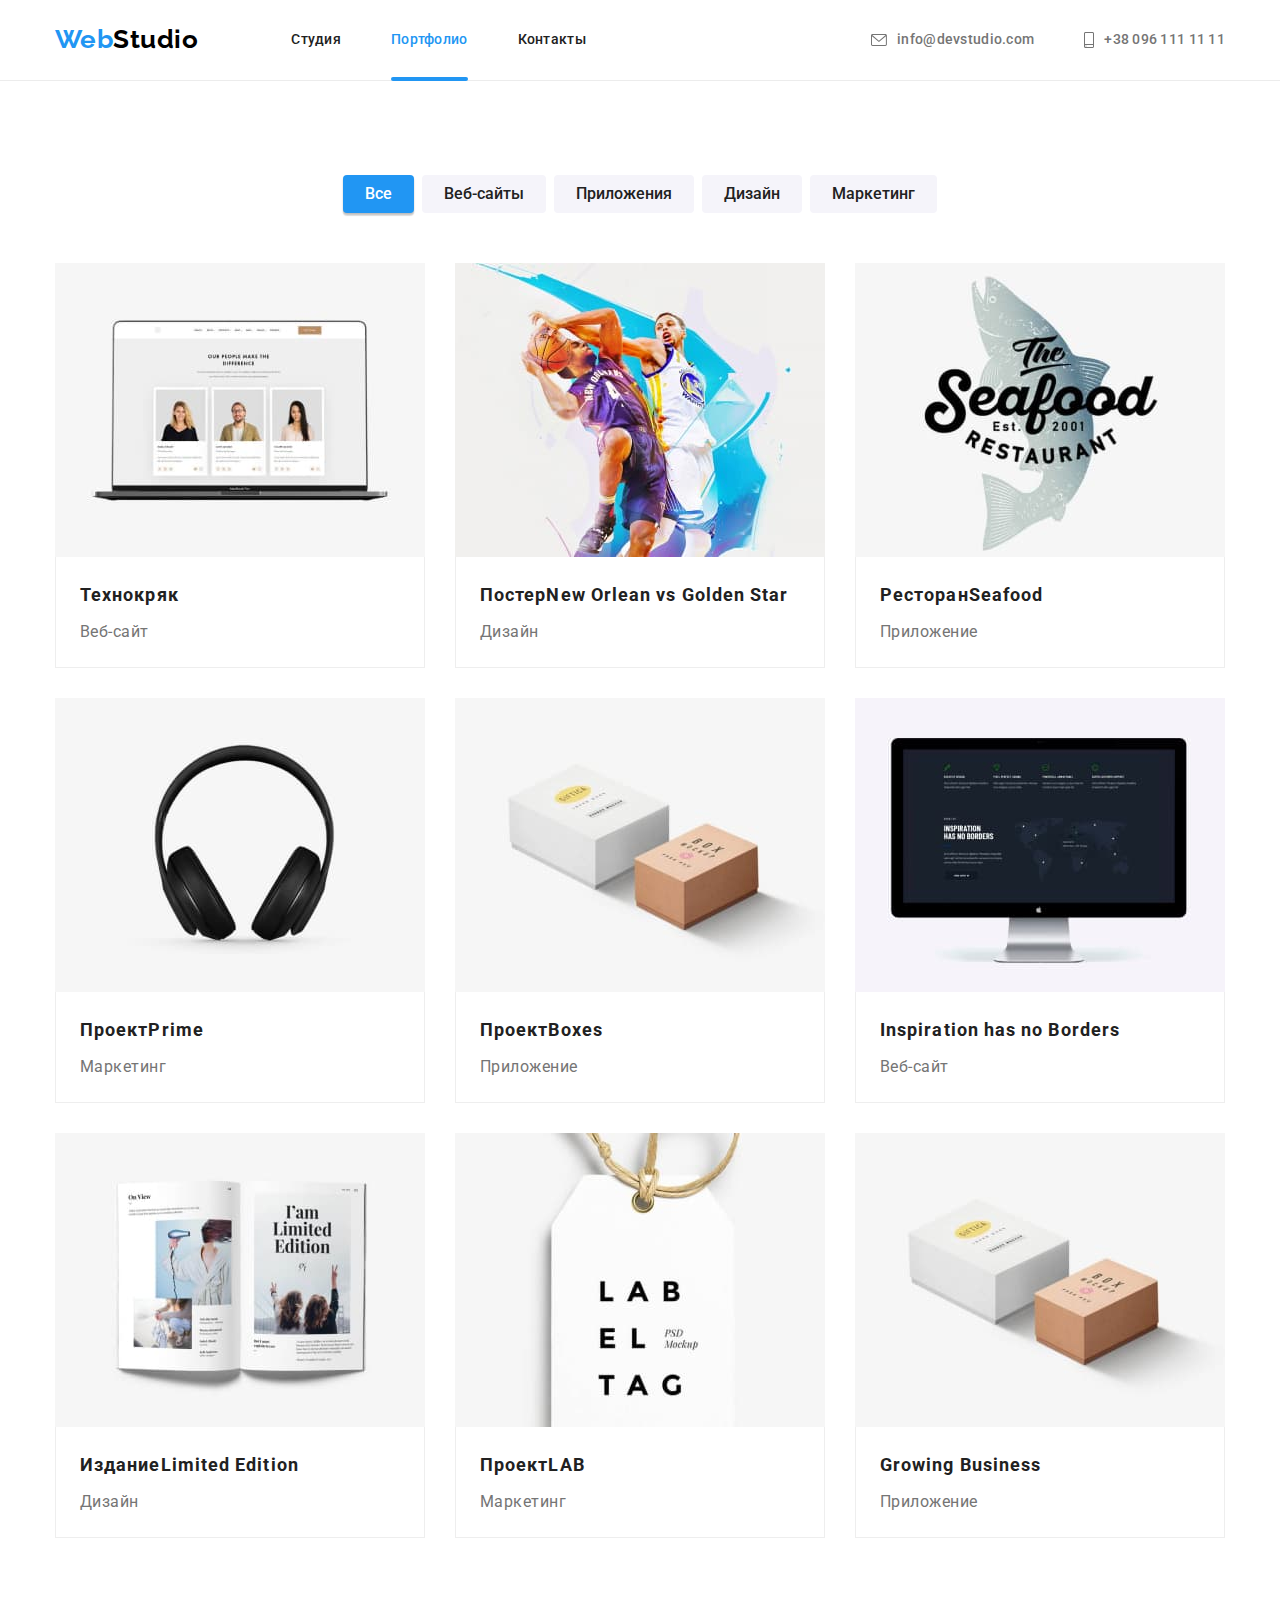
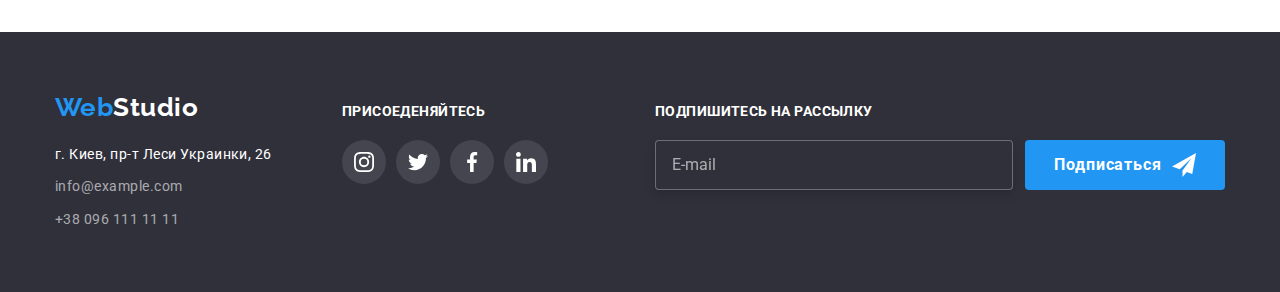
==== commit 371165b1: "Выполняет рефакторинг HTML-кода проекта используя методологию BEM" ====
--- a/portfolio.html
+++ b/portfolio.html
@@ -14,33 +14,33 @@
     <!-- Верхняя линия сайта -->
     <header class="header">
       <!-- Навигация -->
-      <div class="container header-container">
-        <nav class="nav">
-          <a class="logo link" href="./index.html">Web<span class="logo-header">Studio</span></a>
-          <ul class="site-nav list">
-            <li class="item">
-              <a class="link" href="./index.html">Студия</a>
-            </li>
-            <li class="item">
-              <a class="link current" href="./portfolio.html">Портфолио</a>
-            </li>
-            <li class="item">
-              <a class="link" href="">Контакты</a>
+      <div class="header__container container ">
+        <nav class="site-nav">
+          <a class="logo link" href="./index.html">Web<span class="header__logo">Studio</span></a>
+          <ul class="site-nav__list list">
+            <li class="site-nav__item">
+              <a class="site-nav__link link" href="./index.html">Студия</a>
+            </li>
+            <li class="site-nav__item">
+              <a class="site-nav__link site-nav__link--current link" href="./portfolio.html">Портфолио</a>
+            </li>
+            <li class="site-nav__item">
+              <a class="site-nav__link link" href="">Контакты</a>
             </li>
           </ul>
         </nav>
         <!-- контакты -->
         <ul class="contacts list">
-          <li class="item">
-            <a class="link" href="mailto:info@devstudio.com">
-              <svg class="icon-contakts" width="16" height="12">
-                <use href="images/sprite.svg#envelope"></use>
+          <li class="contacts__item">
+            <a class="contacts__link link" href="mailto:info@devstudio.com">
+              <svg class="contacts__icon" width="16" height="12">
+                <use href="./images/sprite.svg#envelope"></use>
               </svg>info@devstudio.com</a>
           </li>
-          <li class="item">
-            <a class="link" href="tel:+380961111111">
-              <svg class="icon-contakts" width="10" height="16">
-                <use href="images/sprite.svg#smartphone"></use>
+          <li class="contacts__item">
+            <a class="contacts__link link" href="tel:+380961111111">
+              <svg class="contacts__icon" width="10" height="16">
+                <use href="./images/sprite.svg#smartphone"></use>
               </svg>+38 096 111 11 11</a>
           </li>
         </ul>
@@ -48,140 +48,140 @@
     </header>
     <main>
       <!-- Портфолио -->
-      <section class="portfolio section">
+      <section class="section">
         <div class="container">
         <!-- скрытый титул -->
-          <h1 class="visually-hidden title">Портфолио</h1>
+          <h1 class="visually-hidden">Портфолио</h1>
           <ul class="filter list">
-            <li class="item"><button class="button current" type="button">Все</button></li>
-            <li class="item"><button class="button" type="button">Веб-сайты</button></li>
-            <li class="item"><button class="button" type="button">Приложения</button></li>
-            <li class="item"><button class="button" type="button">Дизайн</button></li>
-            <li class="item"><button class="button" type="button">Маркетинг</button></li>
+            <li class="filter__item"><button class="filter__button filter__button--current button" type="button">Все</button></li>
+            <li class="filter__item"><button class="filter__button button" type="button">Веб-сайты</button></li>
+            <li class="filter__item"><button class="filter__button button" type="button">Приложения</button></li>
+            <li class="filter__item"><button class="filter__button button" type="button">Дизайн</button></li>
+            <li class="filter__item"><button class="filter__button button" type="button">Маркетинг</button></li>
           </ul>
           <ul class="project list">
-            <li class="item">
-              <a href="" class="link">
-                <div class="project-thumb"> 
+            <li class="project__item">
+              <a href="" class="project__link link">
+                <div class="project__thumb"> 
                   <img class="img" src="./images/imgone.jpg" alt="макбук про" width="370">
-                  <div class="project-overlay">Технокряк это современная площадка распространения коронавируса. Компании используют эту платформу для цифрового
-                  шпионажа и атак на защищённые сервера конкурентов.</div>
-                </div>
-                <div class="project-text">
-                  <h2 class="project title">Технокряк</h2>
-                  <p class="project type">Веб-сайт</p>
-                </div>
-              </a>
-            </li>
-            <li class="item">
-              <a href="" class="link">
-                <div class="project-thumb">
+                  <div class="project__overlay">Технокряк это современная площадка распространения коронавируса. Компании используют эту платформу для цифрового
+                  шпионажа и атак на защищённые сервера конкурентов.</div>
+                </div>
+                <div class="project__text">
+                  <h2 class="project__title">Технокряк</h2>
+                  <p class="project__type">Веб-сайт</p>
+                </div>
+              </a>
+            </li>
+            <li class="project__item">
+              <a href="" class="project__link link">
+                <div class="project__thumb">
                   <img class="img" src="./images/imgtwo.jpg" alt="два баскетболиста" width="370">
-                  <div class="project-overlay">Технокряк это современная площадка распространения коронавируса. Компании используют эту
-                  платформу для цифрового
-                  шпионажа и атак на защищённые сервера конкурентов.</div>
-                </div>
-                <div class="project-text">
-                  <h2 class="project title">Постер<span lang="en">New Orlean vs Golden Star</span></h2>
-                  <p class="project type">Дизайн</p>
-                </div>
-              </a>
-            </li>
-            <li class="item">
-              <a href="" class="link">
-                <div class="project-thumb">
+                  <div class="project__overlay">Технокряк это современная площадка распространения коронавируса. Компании используют эту
+                  платформу для цифрового
+                  шпионажа и атак на защищённые сервера конкурентов.</div>
+                </div>
+                <div class="project__text">
+                  <h2 class="project__title">Постер<span lang="en">New Orlean vs Golden Star</span></h2>
+                  <p class="project__type">Дизайн</p>
+                </div>
+              </a>
+            </li>
+            <li class="project__item">
+              <a href="" class="project__link link">
+                <div class="project__thumb">
                   <img class="img" src="./images/imgthree.jpg" alt="рыба с текстом названия ресторана" width="370">
-                  <div class="project-overlay">Технокряк это современная площадка распространения коронавируса. Компании используют эту
-                  платформу для цифрового
-                  шпионажа и атак на защищённые сервера конкурентов.</div>
-                </div>
-                <div class="project-text">
-                  <h2 class="project title">Ресторан<span lang="en">Seafood</span></h2>
-                  <p class="project type">Приложение</p>
-                </div>
-              </a>
-            </li>
-            <li class="item">
-              <a href="" class="link">
-                <div class="project-thumb">
+                  <div class="project__overlay">Технокряк это современная площадка распространения коронавируса. Компании используют эту
+                  платформу для цифрового
+                  шпионажа и атак на защищённые сервера конкурентов.</div>
+                </div>
+                <div class="project__text">
+                  <h2 class="project__title">Ресторан<span lang="en">Seafood</span></h2>
+                  <p class="project__type">Приложение</p>
+                </div>
+              </a>
+            </li>
+            <li class="project__item">
+              <a href="" class="project__link link">
+                <div class="project__thumb">
                   <img class="img" src="./images/imgfour.jpg" alt="наушники" width="370">
-                  <div class="project-overlay">Технокряк это современная площадка   распространения коронавируса. Компании используют эту
-                  платформу для цифрового
-                  шпионажа и атак на защищённые сервера конкурентов.</div>
-                </div>
-                <div class="project-text">
-                  <h2 class="project title">Проект<span lang="en">Prime</span></h2>
-                  <p class="project type">Маркетинг</p>
-                </div>
-              </a>
-            </li>
-            <li class="item">
-              <a href="" class="link">
-                <div class="project-thumb">
+                  <div class="project__overlay">Технокряк это современная площадка   распространения коронавируса. Компании используют эту
+                  платформу для цифрового
+                  шпионажа и атак на защищённые сервера конкурентов.</div>
+                </div>
+                <div class="project__text">
+                  <h2 class="project__title">Проект<span lang="en">Prime</span></h2>
+                  <p class="project__type">Маркетинг</p>
+                </div>
+              </a>
+            </li>
+            <li class="project__item">
+              <a href="" class="project__link link">
+                <div class="project__thumb">
                   <img class="img" src="./images/imgfive.jpg" alt="две коробки" width="370">
-                  <div class="project-overlay">Технокряк это современная площадка   распространения коронавируса. Компании используют эту
-                  платформу для цифрового
-                  шпионажа и атак на защищённые сервера конкурентов.</div>
-                </div>
-                <div class="project-text">
-                  <h2 class="project title">Проект<span lang="en">Boxes</span></h2>
-                  <p class="project type">Приложение</p>
-                </div>
-              </a>
-            </li>
-            <li class="item">
-              <a href="" class="link">
-                <div class="project-thumb">
+                  <div class="project__overlay">Технокряк это современная площадка   распространения коронавируса. Компании используют эту
+                  платформу для цифрового
+                  шпионажа и атак на защищённые сервера конкурентов.</div>
+                </div>
+                <div class="project__text">
+                  <h2 class="project__title">Проект<span lang="en">Boxes</span></h2>
+                  <p class="project__type">Приложение</p>
+                </div>
+              </a>
+            </li>
+            <li class="project__item">
+              <a href="" class="project__link link">
+                <div class="project__thumb">
                   <img class="img" src="./images/imgsix.jpg" alt="монитор эйпл" width="370">
-                  <div class="project-overlay">Технокряк это современная площадка распространения коронавируса. Компании используют эту
-                    платформу для цифрового
-                    шпионажа и атак на защищённые сервера конкурентов.</div>
-                </div>
-                <div class="project-text">
-                  <h2 class="project title" lang="en">Inspiration has no Borders</h2>
-                  <p class="project type">Веб-сайт</p>
-                </div>
-              </a>
-            </li>
-            <li class="item">
-              <a href="" class="link">
-                <div class="project-thumb">
+                  <div class="project__overlay">Технокряк это современная площадка распространения коронавируса. Компании используют эту
+                    платформу для цифрового
+                    шпионажа и атак на защищённые сервера конкурентов.</div>
+                </div>
+                <div class="project__text">
+                  <h2 class="project__title" lang="en">Inspiration has no Borders</h2>
+                  <p class="project__type">Веб-сайт</p>
+                </div>
+              </a>
+            </li>
+            <li class="project__item">
+              <a href="" class="project__link link">
+                <div class="project__thumb">
                   <img class="img" src="./images/imgseven.jpg" alt="развернутая книга" width="370">
-                  <div class="project-overlay">Технокряк это современная площадка распространения   коронавируса. Компании используют эту
-                    платформу для цифрового
-                    шпионажа и атак на защищённые сервера конкурентов.</div>
-                </div>
-                <div class="project-text">
-                  <h2 class="project title">Издание<span lang="en">Limited Edition</span></h2>
-                  <p class="project type">Дизайн</p>
-                </div>
-              </a>
-            </li>
-            <li class="item">
-              <a href="" class="link">
-                <div class="project-thumb">
+                  <div class="project__overlay">Технокряк это современная площадка распространения   коронавируса. Компании используют эту
+                    платформу для цифрового
+                    шпионажа и атак на защищённые сервера конкурентов.</div>
+                </div>
+                <div class="project__text">
+                  <h2 class="project__title">Издание<span lang="en">Limited Edition</span></h2>
+                  <p class="project__type">Дизайн</p>
+                </div>
+              </a>
+            </li>
+            <li class="project__item">
+              <a href="" class="project__link link">
+                <div class="project__thumb">
                   <img class="img" src="./images/imgeight.jpg" alt="бирка с текстом названия  проекта" width="370">
-                  <div class="project-overlay">Технокряк это современная площадка распространения   коронавируса. Компании используют эту
-                    платформу для цифрового
-                    шпионажа и атак на защищённые сервера конкурентов.</div>
-                </div>
-                <div class="project-text">
-                  <h2 class="project title">Проект<span lang="en">LAB</span></h2>
-                  <p class="project type">Маркетинг</p>
-                </div>
-              </a>
-            </li>
-            <li class="item">
-              <a href="" class="link">
-                <div class="project-thumb">
+                  <div class="project__overlay">Технокряк это современная площадка распространения   коронавируса. Компании используют эту
+                    платформу для цифрового
+                    шпионажа и атак на защищённые сервера конкурентов.</div>
+                </div>
+                <div class="project__text">
+                  <h2 class="project__title">Проект<span lang="en">LAB</span></h2>
+                  <p class="project__type">Маркетинг</p>
+                </div>
+              </a>
+            </li>
+            <li class="project__item">
+              <a href="" class="project__link link">
+                <div class="project__thumb">
                   <img class="img" src="./images/imgfive.jpg" alt="ноутбук на котором печатают"   width="370">
-                  <div class="project-overlay">Технокряк это современная площадка распространения   коронавируса. Компании используют эту
-                    платформу для цифрового
-                    шпионажа и атак на защищённые сервера конкурентов.</div>
-                </div>
-                <div class="project-text">
-                  <h2 class="project title" lang="en">Growing Business</h2>
-                  <p class="project type">Приложение</p>
+                  <div class="project__overlay">Технокряк это современная площадка распространения   коронавируса. Компании используют эту
+                    платформу для цифрового
+                    шпионажа и атак на защищённые сервера конкурентов.</div>
+                </div>
+                <div class="project__text">
+                  <h2 class="project__title" lang="en">Growing Business</h2>
+                  <p class="project__type">Приложение</p>
                 </div>
               </a>
             </li>
@@ -191,53 +191,52 @@
     </main>
     <!-- Подвал сайта -->
     <footer class="footer">
-      <div class="container">
-        <div class="footer-adres">
-          <a href="./index.html" class="logo link">Web<span class="logo-footer">Studio</span></a>
+      <div class="footer__container container">
+        <div class="footer__adres">
+          <a href="./index.html" class="logo footer__logo link">Web<span class="footer__logo--end">Studio</span></a>
           <address>
             <ul class="address list">
-              <li class="footer-list item"><a class="geolocation link" href="https://goo.gl/maps/VGkeZ7NEwQXVruFt6"
+              <li class="address__item"><a class="address__link--geo link" href="https://goo.gl/maps/VGkeZ7NEwQXVruFt6"
                   target="_blank" rel="noopener noreferrer nofollow">г. Киев, пр-т Леси Украинки, 26</a>
               </li>
-              <li class="footer-list item"><a class="footer-contacts link"
-                  href="mailto:info@example.com">info@example.com</a></li>
-              <li class="footer-list item"><a class="footer-contacts link" href="tel:+380961111111">+38 096 111 11 11</a>
+              <li class="address__item"><a class="address__link link" href="mailto:info@example.com">info@example.com</a>
               </li>
+              <li class="address__item"><a class="address__link link" href="tel:+380961111111">+38 096 111 11 11</a></li>
             </ul>
           </address>
         </div>
-        <div class="footer-join">
-          <p class="join-text">присоеденяйтесь</p>
-          <ul class="join list">
-            <li class="item-join">
-              <a href="" class="link"><svg class="icon-social" width="20" height="20">
+        <div class="join-us">
+          <p class="join-us-text">присоеденяйтесь</p>
+          <ul class="social list">
+            <li class="social__item">
+              <a href="" class="social__link--footer link"><svg width="20" height="20">
                   <use href="./images/sprite.svg#instagram"></use>
                 </svg></a>
             </li>
-            <li class="item-join">
-              <a href="" class="link"><svg class="icon-social" width="20" height="20">
+            <li class="social__item">
+              <a href="" class="social__link--footer link"><svg width="20" height="20">
                   <use href="./images/sprite.svg#twitter"></use>
                 </svg></a>
             </li>
-            <li class="item-join">
-              <a href="" class="link"><svg class="icon-social" width="20" height="20">
+            <li class="social__item">
+              <a href="" class="social__link--footer link"><svg width="20" height="20">
                   <use href="./images/sprite.svg#facebook"></use>
                 </svg></a>
             </li>
-            <li class="item-join">
-              <a href="" class="link"><svg class="icon-social" width="20" height="20">
+            <li class="social__item">
+              <a href="" class="social__link--footer link"><svg width="20" height="20">
                   <use href="./images/sprite.svg#linkedin"></use>
                 </svg></a>
             </li>
           </ul>
         </div>
         <form class="footer-form">
-          <p class="join-text">Подпишитесь на рассылку</p>
-          <div class="footer-form-wrap">
+          <p class="join-us-text">Подпишитесь на рассылку</p>
+          <div class="footer-form__wrap">
             <label>
-              <input type="email" name="email" class="footer-form-input" placeholder="E-mail">
+              <input type="email" name="email" class="footer-form__input" placeholder="E-mail">
             </label>
-            <button type="submit" class="hero button">Подписаться <svg class="footer-send" width="24" height="24">
+            <button type="submit" class="hero__button">Подписаться <svg class="footer__icon" width="24" height="24">
                 <use href="./images/sprite.svg#send"></use>
               </svg></button>
           </div>
--- a/css/style.css
+++ b/css/style.css
@@ -34,11 +34,7 @@
   letter-spacing: 0.03em;
 }
 
-.features.section,
-.our-works.section,
-.our-team.section,
-.customers.section,
-.portfolio.section {
+.section {
   padding-top: 94px;
   padding-bottom: 94px;
 }
@@ -116,7 +112,7 @@
   margin-right: auto;
 }
 
-.link.current::after {
+.site-nav__link--current::after {
   position: absolute;
   content: '';
   bottom: -1px;
@@ -127,20 +123,17 @@
   border-radius: 2px;
 }
 
-.header-container,
-.nav,
-.site-nav {
-  display: flex;
-  align-items: center;
-}
-
-.nav .logo {
+.header__container,
+.site-nav,
+.site-nav__list {
+  display: flex;
+  align-items: center;
+}
+
+.logo {
   display: block;
   padding-top: 24px;
   padding-bottom: 25px;
-}
-
-.logo.link {
   color: var(--prymery-accent-color);
   font-family: 'Raleway', sans-serif;
   font-weight: 700;
@@ -148,15 +141,15 @@
   line-height: 1.19;
 }
 
-.logo .logo-header {
+.header__logo {
   color: var(--logo-color);
 }
 
-.site-nav {
+.site-nav__list {
   margin-left: 93px;
 }
 
-.site-nav .link {
+.site-nav__link {
   display: block;
   padding-top: 32px;
   padding-bottom: 32px;
@@ -168,17 +161,17 @@
   transition: color 250ms cubic-bezier(0.4, 0, 0.2, 1);
 }
 
-.site-nav .item + .item {
+.site-nav__item + .site-nav__item {
   margin-left: 50px;
 }
 
-.site-nav .link.current {
+.site-nav__link--current {
   color: var(--prymery-accent-color);
   position: relative;
 }
 
-.site-nav .link:hover,
-.site-nav .link:focus {
+.site-nav__link:hover,
+.site-nav__link:focus {
   color: var(--prymery-accent-color);
 }
 
@@ -190,7 +183,7 @@
   margin-left: auto;
 }
 
-.contacts .link {
+.contacts__link {
   display: flex;
   justify-content: center;
   align-items: center;
@@ -205,23 +198,23 @@
   fill: var(--primery-text-color);
   transition: color 250ms cubic-bezier(0.4, 0, 0.2, 1);
 }
-.icon-contacts {
+.contacts__icon {
   margin-right: 10px;
   fill: currentColor;
 }
 
-.contacts .item + .item {
+.contacts__item + .contacts__item {
   margin-left: 50px;
 }
 
-.contacts .link:hover,
-.contacts .link:focus {
+.contacts__link:hover,
+.contacts__link:focus {
   color: var(--prymery-accent-color);
 }
 
 /*----------- Секция Герой -----------*/
 
-.hero.overlay {
+.overlay {
   max-width: 1600px;
   height: 600px;
   margin-left: auto;
@@ -236,7 +229,7 @@
   padding: 200px 0;
 }
 
-.hero-title {
+.hero__title {
   color: var(--primery-white-color);
   font-weight: 900;
   font-size: 44px;
@@ -247,7 +240,7 @@
   margin-bottom: 30px;
 }
 
-.hero.button {
+.hero__button {
   display: flex;
   justify-content: center;
   text-align: center;
@@ -265,21 +258,21 @@
   letter-spacing: 0.06em;
   border: 0;
   border-radius: 4px;
-}
-
-.hero.button:hover,
-.hero.button:focus {
+  transition-property: background-color, box-shadow;
+  transition-duration: 250ms;
+  transition-timing-function: cubic-bezier(0.4, 0, 0.2, 1);
+}
+
+.hero__button:hover,
+.hero__button:focus {
   background-color: var(--secondary-accent-color);
+  box-shadow: 0px 3px 1px rgba(0, 0, 0, 0.1), 0px 1px 2px rgba(0, 0, 0, 0.08),
+    0px 2px 2px rgba(0, 0, 0, 0.12);
 }
 
 /*----------- особенности компании -----------*/
 
-.features {
-  justify-content: space-between;
-  margin-left: auto;
-  margin-right: auto;
-}
-.features-block {
+.features__block {
   width: 270px;
   height: 120px;
   display: flex;
@@ -289,248 +282,60 @@
   background: var(--secondary-white-color);
   border-radius: 4px;
 }
-.features.list {
-  display: flex;
-}
-.features .item {
+.features__list {
+  display: flex;
+}
+.features__item {
   flex-basis: calc(100% / 4);
 }
-.features .item + .item {
+.features__item + .features__item {
   margin-left: 30px;
 }
-.title {
-  color: var(--secondary-text-color);
-}
-.our-works.title,
-.customers.title,
-.our-team-section.title {
+
+.section__title {
   font-weight: 700;
   font-size: 36px;
   line-height: 1.16;
   text-align: center;
-}
-.features.title {
+  color: var(--secondary-text-color);
+}
+
+.features__title {
   margin-bottom: 10px;
   font-weight: 700;
   font-size: 14px;
   line-height: 1.14;
   text-transform: uppercase;
-}
-.features.text {
+  color: var(--secondary-text-color);
+}
+
+.features__text {
   font-size: 14px;
   line-height: 1.71;
 }
 /*----------- Чем занимается наша компания -----------*/
 
-.our-works.section {
+.section--padding-top {
   padding-top: 0;
 }
 
-.our-works.list {
-  display: flex;
-}
-
-.our-works.title {
+.our-works {
+  display: flex;
+}
+
+.section__title {
   margin-bottom: 50px;
 }
 
-.our-works .item + .item {
+.our-works__item + .our-works__item {
   margin-left: 30px;
 }
 
-/*----------- Наша команда -----------*/
-
-.our-team.section {
-  background-color: var(--secondary-white-color);
-  margin-left: auto;
-  margin-right: auto;
-}
-
-.our-team .list {
-  display: flex;
-}
-
-.our-team .item {
-  background-color: var(--primery-white-color);
-  border-radius: 0px 0px 4px 4px;
-  box-shadow: 0px 1px 3px rgba(0, 0, 0, 0.12), 0px 1px 1px rgba(0, 0, 0, 0.14),
-    0px 2px 1px rgba(0, 0, 0, 0.2);
-}
-
-.list.social {
-  justify-content: space-between;
-}
-
-.our-team .link {
-  display: flex;
-  width: 44px;
-  height: 44px;
-  justify-content: center;
-  align-items: center;
-  border-radius: 50%;
-  fill: var(--svg-picture-color);
-  transition: fill 250ms cubic-bezier(0.4, 0, 0.2, 1),
-    background-color 250ms cubic-bezier(0.4, 0, 0.2, 1);
-}
-
-.our-team .link:hover,
-.our-team .link:focus {
-  fill: var(--primery-white-color);
-  background-color: var(--prymery-accent-color);
-}
-
-.our-team .item + .item {
-  margin-left: 30px;
-}
-
-.our-team-section.title,
-.customers.title {
-  margin-bottom: 50px;
-}
-
-.our-team.title {
-  margin-bottom: 10px;
-  font-weight: 500;
-  font-size: 16px;
-  line-height: 1.18;
-  text-align: center;
-}
-
-.position {
-  color: var(--primery-text-color);
-  font-size: 16px;
-  line-height: 1.18;
-  text-align: center;
-  margin-bottom: 16px;
-}
-
-.our-team.block {
-  padding: 30px 32px;
-}
-
-/*----------- Наши клиенты -----------*/
-
-.customers.list {
-  display: flex;
-  justify-content: space-between;
-}
-
-.customers.item {
-  display: flex;
-  width: 170px;
-  height: 92px;
-
-  justify-content: center;
-  align-items: center;
-}
-
-.customers.link {
-  display: flex;
-  width: 170px;
-  height: 92px;
-  justify-content: center;
-  align-items: center;
-  fill: var(--svg-picture-color);
-  border: 1px solid var(--svg-picture-color);
-  border-radius: 4px;
-  transition: fill 250ms cubic-bezier(0.4, 0, 0.2, 1),
-    border-color 250ms cubic-bezier(0.4, 0, 0.2, 1);
-}
-
-.customers.link:hover,
-.customers.link:focus {
-  border-color: var(--prymery-accent-color);
-  fill: var(--prymery-accent-color);
-}
-
-/*----------- Фильтр портфолио -----------*/
-
-.filter.list {
-  justify-content: center;
-  margin-bottom: 50px;
-}
-
-.filter .item + .item {
-  margin-left: 8px;
-}
-
-.filter .button {
-  display: block;
-  padding: 6px 22px;
-}
-
-.filter .button.current {
-  background-color: var(--prymery-accent-color);
-  color: var(--primery-white-color);
-  box-shadow: 0px 3px 1px rgba(0, 0, 0, 0.1), 0px 1px 2px rgba(0, 0, 0, 0.08),
-    0px 2px 2px rgba(0, 0, 0, 0.12);
-}
-
-.filter.list {
-  display: flex;
-}
-
-.button:hover,
-.button:focus {
-  background-color: var(--prymery-accent-color);
-  color: var(--primery-white-color);
-  box-shadow: 0px 3px 1px rgba(0, 0, 0, 0.1), 0px 1px 2px rgba(0, 0, 0, 0.08),
-    0px 2px 2px rgba(0, 0, 0, 0.12);
-}
-
-/*----------- Секция портфолио -----------*/
-
-.project.list {
-  display: flex;
-  flex-wrap: wrap;
-  margin-left: -30px;
-  margin-top: -30px;
-}
-
-.project .item {
-  flex-basis: calc(100% / 3 - 30px);
-  margin-left: 30px;
-  margin-top: 30px;
-}
-
-.project-text {
-  padding: 20px 24px;
-  border: solid var(--project-border-color);
-  border-width: 0 1px 1px 1px;
-}
-
-.project.title {
-  margin-bottom: 4px;
-  font-weight: 700;
-  font-size: 18px;
-  line-height: 2;
-  letter-spacing: 0.06em;
-}
-
-.project.type {
-  color: var(--primery-text-color);
-  font-size: 16px;
-  line-height: 1.87;
-}
-
-.project .link {
-  display: block;
-  transition: box-shadow 250ms cubic-bezier(0.4, 0, 0.2, 1);
-}
-
-.project .link:hover,
-.project .link:focus {
-  box-shadow: 0px 1px 1px rgba(0, 0, 0, 0.12), 0px 4px 4px rgba(0, 0, 0, 0.06),
-    1px 4px 6px rgba(0, 0, 0, 0.16);
-}
-
-/*----------- Оверлей -----------*/
-
-.our-works.thumb {
+.our-works__thumb {
   position: relative;
 }
 
-.thumb-overlay {
+.our-works__overlay {
   position: absolute;
   left: 0;
   bottom: 0;
@@ -547,14 +352,204 @@
   text-align: center;
   text-transform: uppercase;
 }
-
-.project-thumb {
+/*----------- Наша команда -----------*/
+
+.section--background {
+  background-color: var(--secondary-white-color);
+  margin-left: auto;
+  margin-right: auto;
+}
+
+.our-team {
+  display: flex;
+}
+
+.our-team__item {
+  background-color: var(--primery-white-color);
+  border-radius: 0px 0px 4px 4px;
+  box-shadow: 0px 1px 3px rgba(0, 0, 0, 0.12), 0px 1px 1px rgba(0, 0, 0, 0.14),
+    0px 2px 1px rgba(0, 0, 0, 0.2);
+}
+
+.social {
+  display: flex;
+  justify-content: space-between;
+}
+
+.social__link {
+  display: flex;
+  width: 44px;
+  height: 44px;
+  justify-content: center;
+  align-items: center;
+  border-radius: 50%;
+  fill: var(--svg-picture-color);
+  transition: fill 250ms cubic-bezier(0.4, 0, 0.2, 1),
+    background-color 250ms cubic-bezier(0.4, 0, 0.2, 1);
+}
+
+.social__link:hover,
+.social__link:focus {
+  fill: var(--primery-white-color);
+  background-color: var(--prymery-accent-color);
+}
+
+.our-team__item + .our-team__item {
+  margin-left: 30px;
+}
+
+.our-team__title {
+  margin-bottom: 50px;
+  color: var(--secondary-text-color);
+}
+
+.our-team__title {
+  margin-bottom: 10px;
+  font-weight: 500;
+  font-size: 16px;
+  line-height: 1.18;
+  text-align: center;
+}
+
+.our-team__position {
+  color: var(--primery-text-color);
+  font-size: 16px;
+  line-height: 1.18;
+  text-align: center;
+  margin-bottom: 16px;
+}
+
+.our-team__block {
+  padding: 30px 32px;
+}
+
+/*----------- Наши клиенты -----------*/
+
+.customers {
+  display: flex;
+  justify-content: space-between;
+}
+
+.customers__item {
+  display: flex;
+  width: 170px;
+  height: 92px;
+  justify-content: center;
+  align-items: center;
+}
+
+.customers__link {
+  display: flex;
+  width: 170px;
+  height: 92px;
+  justify-content: center;
+  align-items: center;
+  fill: var(--svg-picture-color);
+  border: 1px solid var(--svg-picture-color);
+  border-radius: 4px;
+  transition: fill 250ms cubic-bezier(0.4, 0, 0.2, 1),
+    border-color 250ms cubic-bezier(0.4, 0, 0.2, 1);
+}
+
+.customers__title {
+  margin-bottom: 50px;
+  color: var(--secondary-text-color);
+}
+
+.customers__link:hover,
+.customers__link:focus {
+  border-color: var(--prymery-accent-color);
+  fill: var(--prymery-accent-color);
+}
+
+/*----------- Фильтр портфолио -----------*/
+
+.filter {
+  display: flex;
+  justify-content: center;
+  margin-bottom: 50px;
+}
+
+.filter__item + .filter__item {
+  margin-left: 8px;
+}
+
+.filter__button {
+  display: block;
+  padding: 6px 22px;
+}
+
+.filter__button--current {
+  background-color: var(--prymery-accent-color);
+  color: var(--primery-white-color);
+  box-shadow: 0px 3px 1px rgba(0, 0, 0, 0.1), 0px 1px 2px rgba(0, 0, 0, 0.08),
+    0px 2px 2px rgba(0, 0, 0, 0.12);
+}
+
+.button:hover,
+.button:focus {
+  background-color: var(--prymery-accent-color);
+  color: var(--primery-white-color);
+  box-shadow: 0px 3px 1px rgba(0, 0, 0, 0.1), 0px 1px 2px rgba(0, 0, 0, 0.08),
+    0px 2px 2px rgba(0, 0, 0, 0.12);
+}
+
+/*----------- Секция портфолио -----------*/
+
+.project {
+  display: flex;
+  flex-wrap: wrap;
+  margin-left: -30px;
+  margin-top: -30px;
+}
+
+.project__item {
+  flex-basis: calc(100% / 3 - 30px);
+  margin-left: 30px;
+  margin-top: 30px;
+}
+
+.project__text {
+  padding: 20px 24px;
+  border: solid var(--project-border-color);
+  border-width: 0 1px 1px 1px;
+}
+
+.project__title {
+  margin-bottom: 4px;
+  font-weight: 700;
+  font-size: 18px;
+  line-height: 2;
+  letter-spacing: 0.06em;
+  color: var(--secondary-text-color);
+}
+
+.project__type {
+  color: var(--primery-text-color);
+  font-size: 16px;
+  line-height: 1.87;
+}
+
+.project__link {
+  display: block;
+  transition: box-shadow 250ms cubic-bezier(0.4, 0, 0.2, 1);
+}
+
+.project__link:hover,
+.project__link:focus {
+  box-shadow: 0px 1px 1px rgba(0, 0, 0, 0.12), 0px 4px 4px rgba(0, 0, 0, 0.06),
+    1px 4px 6px rgba(0, 0, 0, 0.16);
+}
+
+/*----------- Оверлей -----------*/
+
+.project__thumb {
   display: block;
   position: relative;
   overflow: hidden;
 }
 
-.project-overlay {
+.project__overlay {
   position: absolute;
   width: 100%;
   height: 100%;
@@ -568,25 +563,12 @@
   transition: transform 250ms cubic-bezier(0.4, 0, 0.2, 1);
 }
 
-.project .link:hover .project-overlay,
-.project .link:focus .project-overlay {
+.project__link:hover .project__overlay,
+.project__link:focus .project__overlay {
   transform: translateY(-100%);
 }
 
 /*----------- Подвал сайта -----------*/
-
-.footer .logo {
-  display: block;
-  margin-bottom: 20px;
-}
-
-.logo .logo-footer {
-  color: var(--primery-white-color);
-}
-
-.footer-list.item:not(:last-child) {
-  margin-bottom: 9px;
-}
 
 .footer {
   padding-top: 60px;
@@ -596,25 +578,36 @@
   margin-right: auto;
 }
 
-.geolocation.link {
-  display: inline-block;
+.footer__logo {
+  display: block;
+  margin-bottom: 20px;
+  padding: 0;
+}
+
+.footer__logo--end {
+  color: var(--primery-white-color);
+}
+
+.address__item:not(:last-child) {
+  margin-bottom: 9px;
+}
+
+.address__link--geo {
+  display: block;
   color: var(--primery-white-color);
   font-style: normal;
   font-size: 14px;
   line-height: 1.7;
-}
-
-.footer-contacts.link {
-  display: inline-block;
+  transition: color 250ms cubic-bezier(0.4, 0, 0.2, 1);
+}
+
+.address__link {
+  display: block;
   font-style: normal;
   font-weight: normal;
   font-size: 14px;
   line-height: 1.7;
   color: var(--address-text-color);
-}
-
-.footer .link {
-  display: inline-block;
   transition: color 250ms cubic-bezier(0.4, 0, 0.2, 1);
 }
 
@@ -622,15 +615,8 @@
 .address .link:focus {
   color: var(--prymery-accent-color);
 }
-.join.list {
-  display: flex;
-}
-.item-join {
-  display: flex;
-  justify-content: center;
-  align-items: center;
-}
-.join-text {
+
+.join-us-text {
   margin-bottom: 20px;
   display: inline-block;
   font-size: 14px;
@@ -640,17 +626,21 @@
   text-transform: uppercase;
   color: var(--primery-white-color);
 }
-.footer .container {
+
+.footer__container {
   display: flex;
   align-items: baseline;
 }
-.footer-join {
+
+.join-us {
   margin-left: 70px;
 }
-.item-join + .item-join {
+
+.social__item + .social__item {
   margin-left: 10px;
 }
-.item-join .link {
+
+.social__link--footer {
   display: flex;
   justify-content: center;
   align-items: center;
@@ -662,8 +652,8 @@
   transition: background-color 250ms cubic-bezier(0.4, 0, 0.2, 1);
 }
 
-.item-join .link:hover,
-.item-join .link:focus {
+.social__link--footer:hover,
+.social__link--footer:focus {
   background-color: var(--prymery-accent-color);
 }
 
@@ -672,7 +662,7 @@
   margin-left: auto;
 }
 
-.footer-form-input {
+.footer-form__input {
   display: block;
   min-width: 358px;
   height: 50px;
@@ -689,14 +679,14 @@
   color: rgba(255, 255, 255, 0.6);
 }
 
-.footer-form-input::placeholder {
+.footer-form__input::placeholder {
   color: rgba(255, 255, 255, 0.6);
 }
-.footer-form-wrap {
-  display: flex;
-}
-
-.footer-send {
+.footer-form__wrap {
+  display: flex;
+}
+
+.footer__icon {
   margin-left: 10px;
 }
 
@@ -711,13 +701,16 @@
   opacity: 1;
   transition: opacity 250ms cubic-bezier(0.4, 0, 0.2, 1);
 }
+
 .backdrop.is-hidden {
   opacity: 0;
   pointer-events: none;
 }
+
 .backdrop.is-hidden .modal {
-  transform: translate(-50%, -50%) scale(0.9);
-}
+  transform: translate(-50%, -50%) scale(0.8);
+}
+
 .modal {
   position: absolute;
   top: 50%;
@@ -732,7 +725,8 @@
     0px 2px 1px rgba(0, 0, 0, 0.2);
   border-radius: 4px;
 }
-.modal-button {
+
+.modal__button {
   position: absolute;
   top: 8px;
   right: 8px;
@@ -746,13 +740,14 @@
   border-radius: 50%;
   cursor: pointer;
 }
-.modal-button:hover,
-.modal-button:focus {
+
+.modal__button:hover,
+.modal__button:focus {
   fill: var(--prymery-accent-color);
 }
 
 /*----------- Формы модального окна -----------*/
-.form-text {
+.form__text {
   font-weight: 700;
   font-size: 20px;
   line-height: 1.15;
@@ -763,18 +758,18 @@
   color: var(--secondary-text-color);
 }
 
-.form-field {
+.form__field {
   position: relative;
   display: block;
   margin-bottom: 10px;
 }
 
-.form-field-comment {
+.form__field--comment {
   display: block;
   margin-bottom: 20px;
 }
 
-.form-checkbox {
+.form__field--checkbox {
   display: flex;
   justify-content: space-evenly;
   align-items: center;
@@ -783,7 +778,7 @@
   line-height: 1.71;
 }
 
-.form-input {
+.form__input {
   display: block;
   width: 100%;
   height: 40px;
@@ -794,15 +789,15 @@
     outline 250ms cubic-bezier(0.4, 0, 0.2, 1);
 }
 
-.form-input:focus-within {
+.form__input:focus-within {
   border-color: var(--prymery-accent-color);
   outline-color: var(--prymery-accent-color);
 }
 
-.form-input:focus-within + .form-icon {
+.form__input:focus-within + .form__icon {
   fill: var(--prymery-accent-color);
 }
-.form-label {
+.form__label {
   margin-bottom: 4px;
   font-size: 12px;
   line-height: 1.16;
@@ -827,26 +822,26 @@
   outline-color: var(--prymery-accent-color);
 }
 
-.form-icon {
+.form__icon {
   position: absolute;
   left: 12px;
   bottom: 11px;
   transition: fill 250ms cubic-bezier(0.4, 0, 0.2, 1);
 }
 
-.form-icon-checkbox {
+.form__icon--checkbox {
   border: 2px solid var(--secondary-text-color);
   border-radius: 3px;
   margin-right: 7px;
   transition: border-color 250ms cubic-bezier(0.4, 0, 0.2, 1),
     background-color 250ms cubic-bezier(0.4, 0, 0.2, 1);
 }
-.checkbox:focus-visible + .form-icon-checkbox,
-.checkbox:hover + .form-icon-checkbox {
+.form__checkbox:focus-visible + .form__icon--checkbox,
+.form__checkbox:hover + .form__icon--checkbox {
   border-color: var(--prymery-accent-color);
 }
 
-.checkbox:checked + .form-icon-checkbox {
+.form__checkbox:checked + .form__icon--checkbox {
   background-color: var(--prymery-accent-color);
   border-color: var(--prymery-accent-color);
 }
@@ -855,12 +850,12 @@
   color: rgba(117, 117, 117, 0.5);
 }
 
-.form-checkbox .link {
+.form__link {
   color: var(--prymery-accent-color);
   border-bottom: 1px solid var(--prymery-accent-color);
 }
 
-.checkbox {
+.form__checkbox {
   position: absolute;
   white-space: nowrap;
   width: 1px;
